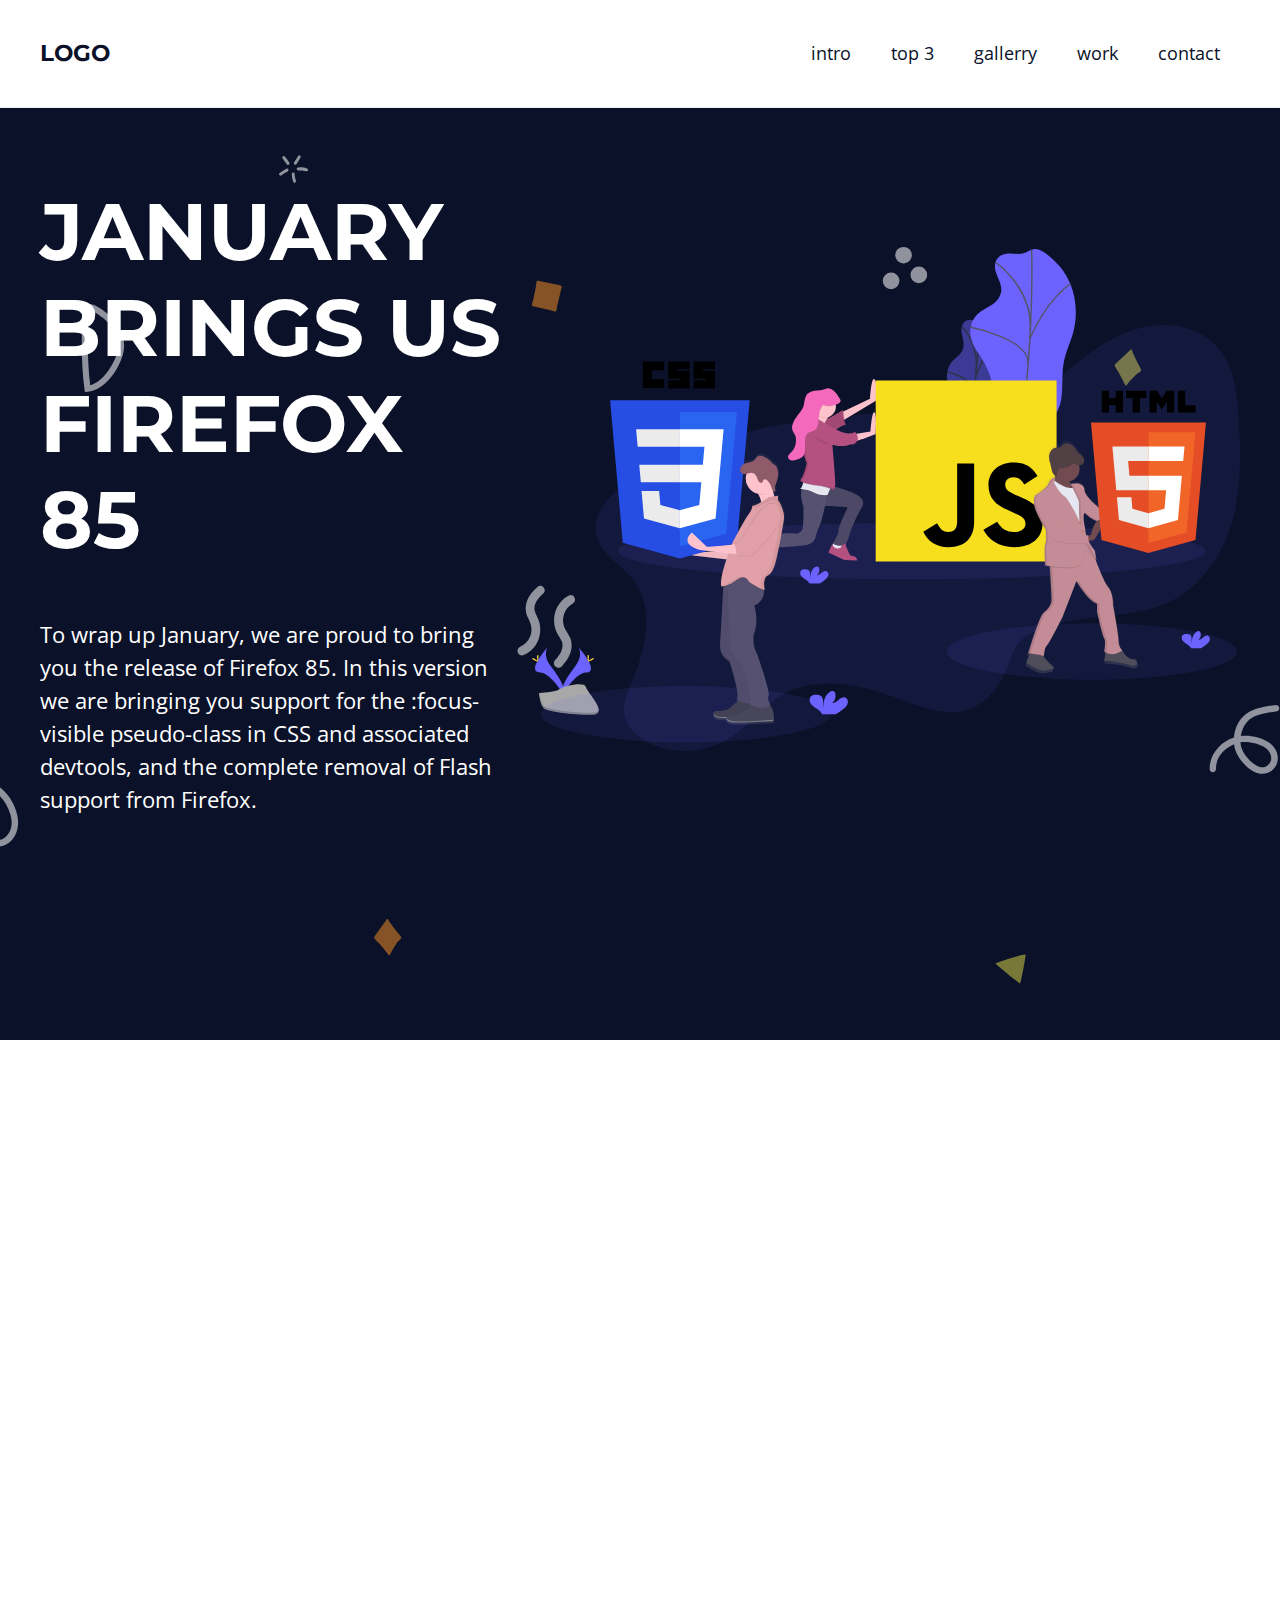
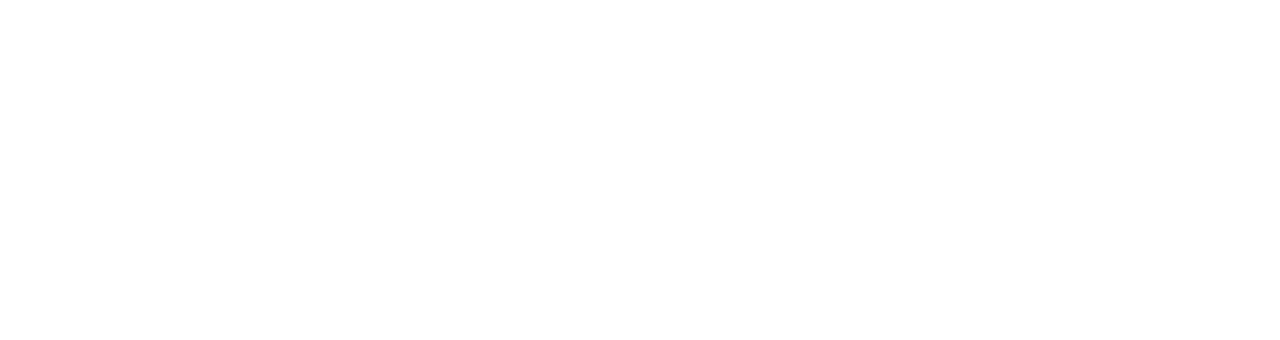
==== Curso-Udemy/Simple Landing Page/index.html @ 28dfc3e6 "Continuando os estudos de Html, CSS e JS" ====
<!DOCTYPE html>
<html lang="pt-BR">

<head>
    <meta charset="UTF-8">
    <meta http-equiv="X-UA-Compatible" content="IE=edge">
    <meta name="viewport" content="width=device-width, initial-scale=1.0">
    <title>Landing Page</title>
    <style>
        @import url('https://fonts.googleapis.com/css2?family=Montserrat:wght@900&family=Open+Sans:ital,wght@0,400;0,700;1,400&display=swap');
    </style>
    <link rel="stylesheet" href="assets/css/variables.css">
    <link rel="stylesheet" href="assets/css/elements.css">
    <link rel="stylesheet" href="assets/css/classes.css">
    <link rel="stylesheet" href="assets/css/menu.css">
    <link rel="stylesheet" href="assets/css/style.css">
</head>


<aside class="menu white-bg">
    <div class="main-content menu-content">
        <h1>
            <a href="#">LOGO</a>
        </h1>

        <nav>
            <ul>
                <li><a href="#">intro</a></li>
                <li><a href="#">top 3</a></li>
                <li><a href="#">gallerry</a></li>
                <li><a href="#">work</a></li>
                <li><a href="#">contact</a></li>

            </ul>
        </nav>
    </div>
</aside>

<div class="menu-spacing"></div>

<section class="intro main-bg section">
    <div class="main-content intro-content">
        <div class="intro-text-content">
            <h2>JANUARY BRINGS US FIREFOX 85</h2>
            <p>To wrap up January, we are proud to bring you the release of Firefox 85. In this version we are bringing
                you
                support for the :focus-visible pseudo-class in CSS and associated devtools, and the complete removal of
                Flash
                support from Firefox.</p>
        </div>

        <div class="intro-img"><img src="./assets/img/js.svg" alt="Ícones Logos do HTML, JavaScript e CSS, sendo manipulados por homens e mulheres"></div>
    </div>
</section>

<section class="white-bg section"></section>

</body>



</html>
---- Curso-Udemy/Simple Landing Page/assets/css/variables.css ----
:root {
    --primary-color: #0A1128;
    --white-color: #ffffff;
    --light-gray-color: #eeeeee;
    --secondary-color: crimson;
    --gap: 2rem;
}
---- Curso-Udemy/Simple Landing Page/assets/css/elements.css ----
* {
    margin: 0;
    padding: 0;
}

html {
    font-size: 62.5%;
}

body {
    font-family: 'Open Sans', sans-serif;
    font-size: 2.2rem;
    color: var(--primary-color);
    background-image: url(../img/main-bg.svg);
    line-height: 1.5;
}

h1,
h2,
h3,
h4,
h5,
h6 {
    font-family: 'Montserrat', sans-serif;
}

h1 {
    font-size: 6rem;
}

h2 {
    font-size: 5.5rem;
}

h3 {
    font-size: 5rem;
}

h4 {
    font-size: 4.5rem;
}

h5 {
    font-size: 4rem;
}

h6 {
    font-size: 3.5rem;
}

a {
    text-decoration: none;
}
---- Curso-Udemy/Simple Landing Page/assets/css/classes.css ----
.main-bg {
    background-image: url('../img/main-bg.svg');
    background-size: cover;
    background-position: center center;
    color: var(--white-color);
}

.white-bg {

    background: var(--white-color);
}

.main-content {
    max-width: 120rem;
    margin: 0 auto;
    padding: var(--gap);
}

.section {
    min-height: 100vh;
}

.menu-spacing{
    height: 10rem;
}
---- Curso-Udemy/Simple Landing Page/assets/css/menu.css ----
.menu {
    position: fixed;
    top: 0;
    left: 0;
    right: 0;
    width: 100%;
    z-index: 1;
    border-bottom: 0.1rem solid var(--light-gray-color);
}

.menu-content {
    display: flex;
    justify-content: space-between;
    align-items: center;
}

.menu h1 {
    font-size: 2.3rem;
    color: var(--primary-color);
}

.menu h1 a {
    color: inherit
}

.menu ul {
    list-style: none;
    display: flex;
}

.menu ul li a {
    display: block;
    padding: 2rem;
    font-size: 1.8rem;
    color: var(--primary-color);
    position: relative;
}

.menu ul li a::after {
    content: '';
    position: absolute;
    bottom: 1rem;
    left: 50%;
    width: 0;
    height: 0.2rem;
    background: var(--secondary-color);
    transition: all 300ms ease-in-out;
}

.menu ul li a:hover:after {
    width: 50%;
    left: 25%;
}
---- Curso-Udemy/Simple Landing Page/assets/css/style.css ----
.intro-content{
    position: relative;
    top: -7rem;
    display: grid;
    grid-template-columns: 1fr 1.5fr;
    gap: var(--gap);
    height: 100vh;
}

.intro-text-content, .intro-img{
    display: flex;
    flex-flow: column wrap;
    justify-content: center;
}

.intro-text-content h2{
    font-size: 8rem;
    margin-bottom: 5rem;
    text-transform: uppercase ;
    line-height: 1.2;
}

.intro-img img{
    max-width: 100%;
    height: auto;
}
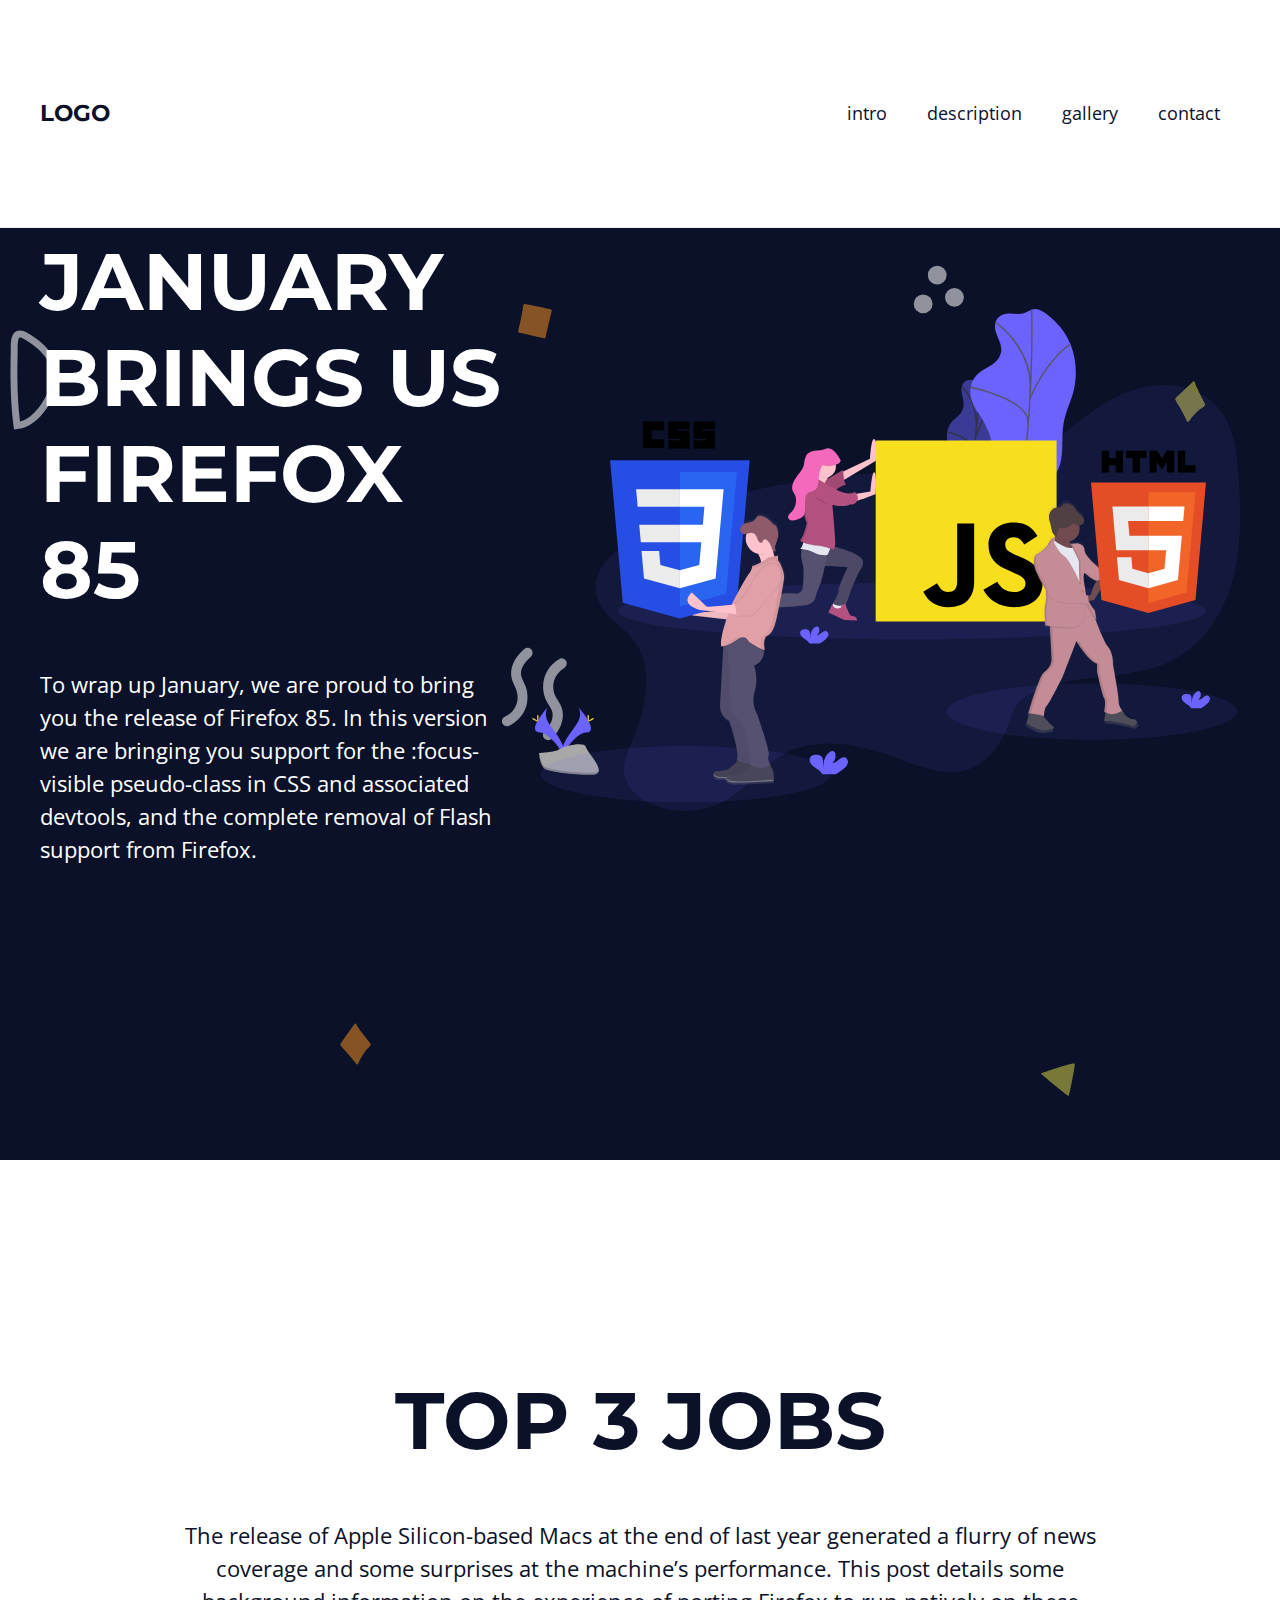
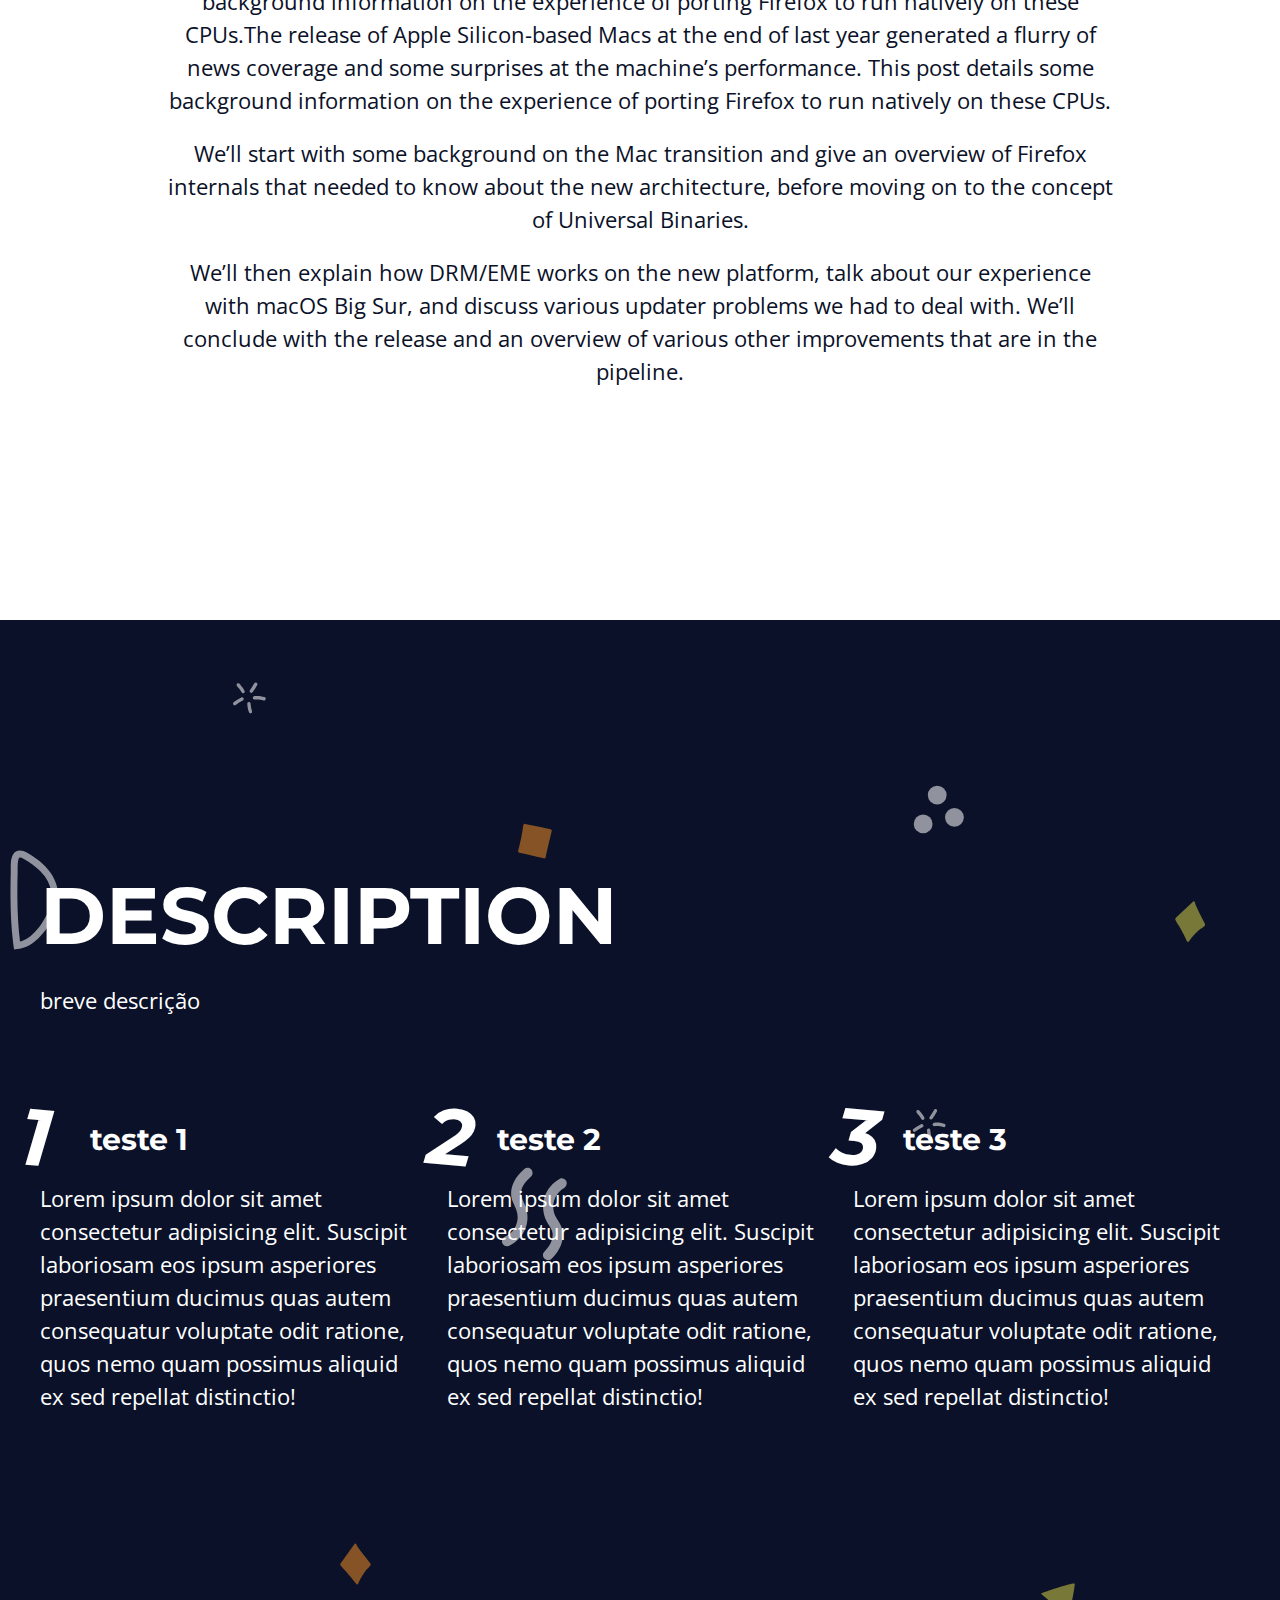
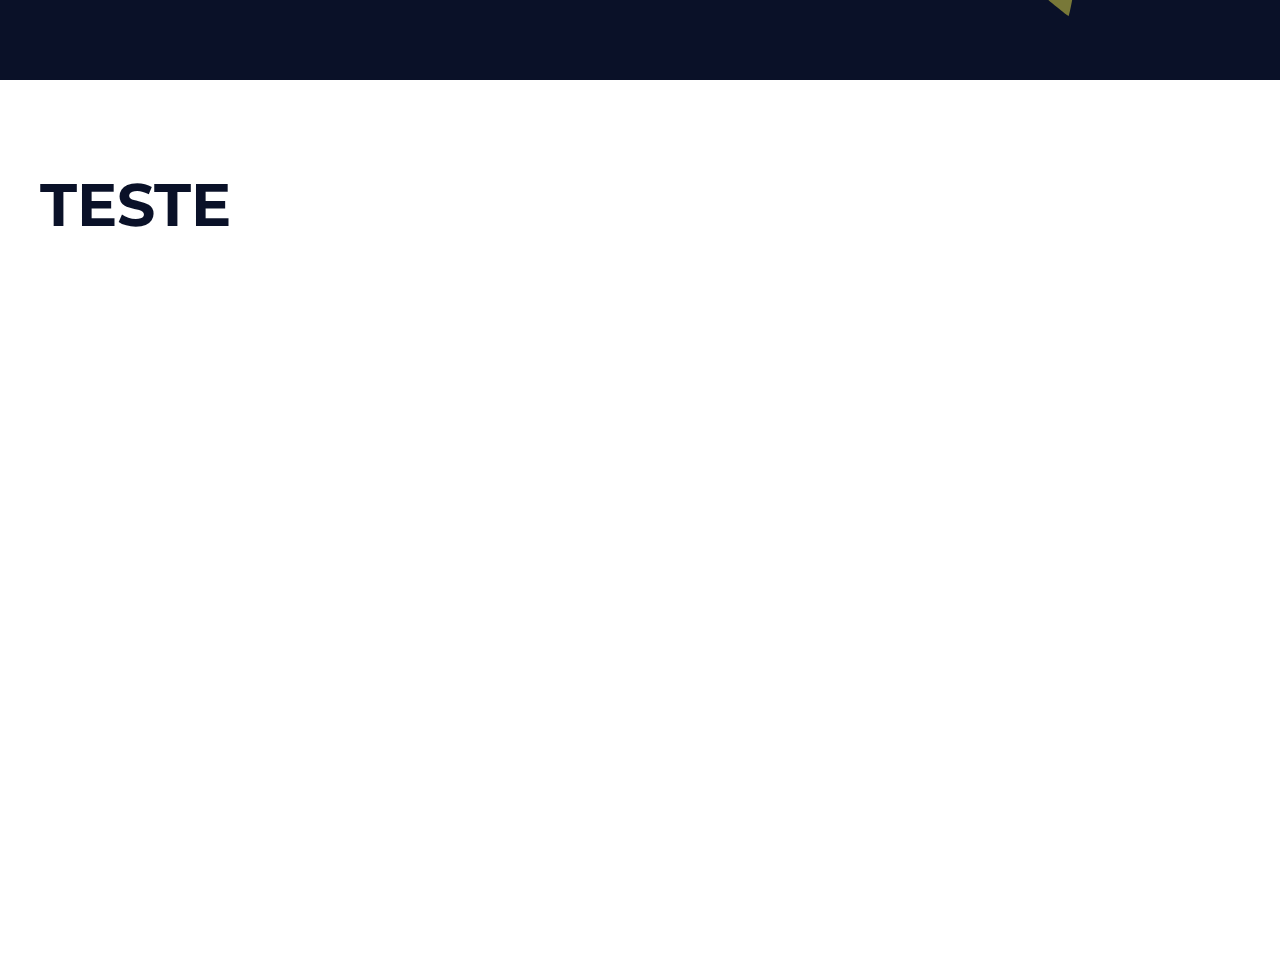
==== commit 53d7a24d: "Continuando a construção da Landing Page" ====
--- a/Curso-Udemy/Simple Landing Page/index.html
+++ b/Curso-Udemy/Simple Landing Page/index.html
@@ -20,15 +20,14 @@
 <aside class="menu white-bg">
     <div class="main-content menu-content">
         <h1>
-            <a href="#">LOGO</a>
+            <a href="#home">LOGO</a>
         </h1>
 
         <nav>
             <ul>
-                <li><a href="#">intro</a></li>
-                <li><a href="#">top 3</a></li>
-                <li><a href="#">gallerry</a></li>
-                <li><a href="#">work</a></li>
+                <li><a href="#intro">intro</a></li>
+                <li><a href="#description-top3">description</a></li>
+                <li><a href="#gallery">gallery</a></li>
                 <li><a href="#">contact</a></li>
 
             </ul>
@@ -38,7 +37,7 @@
 
 <div class="menu-spacing"></div>
 
-<section class="intro main-bg section">
+<section id="home" class="intro main-bg section">
     <div class="main-content intro-content">
         <div class="intro-text-content">
             <h2>JANUARY BRINGS US FIREFOX 85</h2>
@@ -49,11 +48,80 @@
                 support from Firefox.</p>
         </div>
 
-        <div class="intro-img"><img src="./assets/img/js.svg" alt="Ícones Logos do HTML, JavaScript e CSS, sendo manipulados por homens e mulheres"></div>
+        <div class="intro-img"><img src="./assets/img/js.svg"
+                alt="Ícones Logos do HTML, JavaScript e CSS, sendo manipulados por homens e mulheres"></div>
     </div>
 </section>
 
-<section class="white-bg section"></section>
+<section id="intro" class="white-bg section">
+    <div class="main-content top3-content">
+        <h2>top 3 jobs</h2>
+        <p>The release of Apple Silicon-based Macs at the end of last year generated a flurry of news coverage and some
+            surprises at the machine’s performance. This post details some background information on the experience of
+            porting
+            Firefox to run natively on these CPUs.The release of Apple Silicon-based Macs at the end of last year
+            generated
+            a
+            flurry of news coverage and some surprises at the machine’s performance. This post details some background
+            information on the experience of porting Firefox to run natively on these CPUs.</p>
+        <p>We’ll start with some background on the Mac transition and give an overview of Firefox internals that needed
+            to
+            know
+            about the new architecture, before moving on to the concept of Universal Binaries.</p>
+        <p>We’ll then explain how DRM/EME works on the new platform, talk about our experience with macOS Big Sur, and
+            discuss
+            various updater problems we had to deal with. We’ll conclude with the release and an overview of various
+            other
+            improvements that are in the pipeline.</p>
+    </div>
+</section>
+
+<section id="description-top3" class="grid-one main-bg section">
+
+    <div class="main-content grid-one-content">
+
+        <h2 class="grid-main-heading">description</h2>
+
+        <p class="grid-description">breve descrição</p>
+
+        <div class="grid">
+            <article>
+                <h3>teste 1</h3>
+                <p>
+                    Lorem ipsum dolor sit amet consectetur adipisicing elit. Suscipit laboriosam eos ipsum asperiores
+                    praesentium ducimus quas autem consequatur voluptate odit ratione, quos nemo quam possimus aliquid
+                    ex sed repellat distinctio!
+                </p>
+            </article>
+            <article>
+                <h3>teste 2</h3>
+                <p>
+                    Lorem ipsum dolor sit amet consectetur adipisicing elit. Suscipit laboriosam eos ipsum asperiores
+                    praesentium ducimus quas autem consequatur voluptate odit ratione, quos nemo quam possimus aliquid
+                    ex sed repellat distinctio!
+                </p>
+            </article>
+            <article>
+                <h3>teste 3</h3>
+                <p>
+                    Lorem ipsum dolor sit amet consectetur adipisicing elit. Suscipit laboriosam eos ipsum asperiores
+                    praesentium ducimus quas autem consequatur voluptate odit ratione, quos nemo quam possimus aliquid
+                    ex sed repellat distinctio!
+                </p>
+            </article>
+        </div>
+
+
+    </div>
+
+</section>
+
+<section id="gallery" class="section white-bg">
+    <div class="main-content">
+        <h1>teste</h1>
+    </div>
+</section>
+
 
 </body>
 
--- a/Curso-Udemy/Simple Landing Page/assets/css/elements.css
+++ b/Curso-Udemy/Simple Landing Page/assets/css/elements.css
@@ -5,6 +5,7 @@
 
 html {
     font-size: 62.5%;
+    scroll-behavior: smooth;
 }
 
 body {
@@ -26,10 +27,14 @@
 
 h1 {
     font-size: 6rem;
+    text-transform: uppercase;
 }
 
-h2 {
-    font-size: 5.5rem;
+h2{
+    font-size: 8rem;
+    margin-bottom: 5rem;
+    text-transform: uppercase ;
+    line-height: 1.2;
 }
 
 h3 {
@@ -50,4 +55,8 @@
 
 a {
     text-decoration: none;
+}
+
+p{
+    margin-bottom: 2rem;
 }--- a/Curso-Udemy/Simple Landing Page/assets/css/classes.css
+++ b/Curso-Udemy/Simple Landing Page/assets/css/classes.css
@@ -6,14 +6,14 @@
 }
 
 .white-bg {
-
+    color: var(--primary-color);
     background: var(--white-color);
 }
 
 .main-content {
     max-width: 120rem;
     margin: 0 auto;
-    padding: var(--gap);
+    padding: 8rem var(--gap);
 }
 
 .section {
--- a/Curso-Udemy/Simple Landing Page/assets/css/style.css
+++ b/Curso-Udemy/Simple Landing Page/assets/css/style.css
@@ -4,7 +4,7 @@
     display: grid;
     grid-template-columns: 1fr 1.5fr;
     gap: var(--gap);
-    height: 100vh;
+    min-height: 100vh;
 }
 
 .intro-text-content, .intro-img{
@@ -13,14 +13,57 @@
     justify-content: center;
 }
 
-.intro-text-content h2{
-    font-size: 8rem;
-    margin-bottom: 5rem;
-    text-transform: uppercase ;
-    line-height: 1.2;
-}
-
 .intro-img img{
     max-width: 100%;
     height: auto;
+}
+
+.top3-content{
+    max-width: 95rem;
+    display: flex;
+    flex-direction: column;
+    flex-wrap: nowrap;
+    justify-content: center;
+    height: 100vh;
+    text-align: center;
+}
+
+.grid-one-content{
+    min-height: 100vh;
+    display: flex;
+    flex-flow: column wrap;
+    justify-content: center;
+}
+
+.grid-main-heading {
+    margin-bottom: 2rem;
+}
+
+.grid-description{
+    padding-bottom: 8rem;
+}
+
+.grid {
+    display: grid;
+    grid-template-columns: repeat(3, 1fr);
+    gap: var(--gap);
+    counter-reset: grid-counter;
+}
+
+.grid h3{
+    font-size: 3rem;
+    position: relative;
+    padding-left: 5rem;
+    padding-bottom: 2rem;
+}
+
+.grid h3::before{
+    counter-increment: grid-counter;
+    content: counter(grid-counter);
+    position: absolute;
+    font-size: 8rem;
+    font-style: italic;
+    top: -4rem;
+    left: -2rem;
+    transform: rotate(5deg);
 }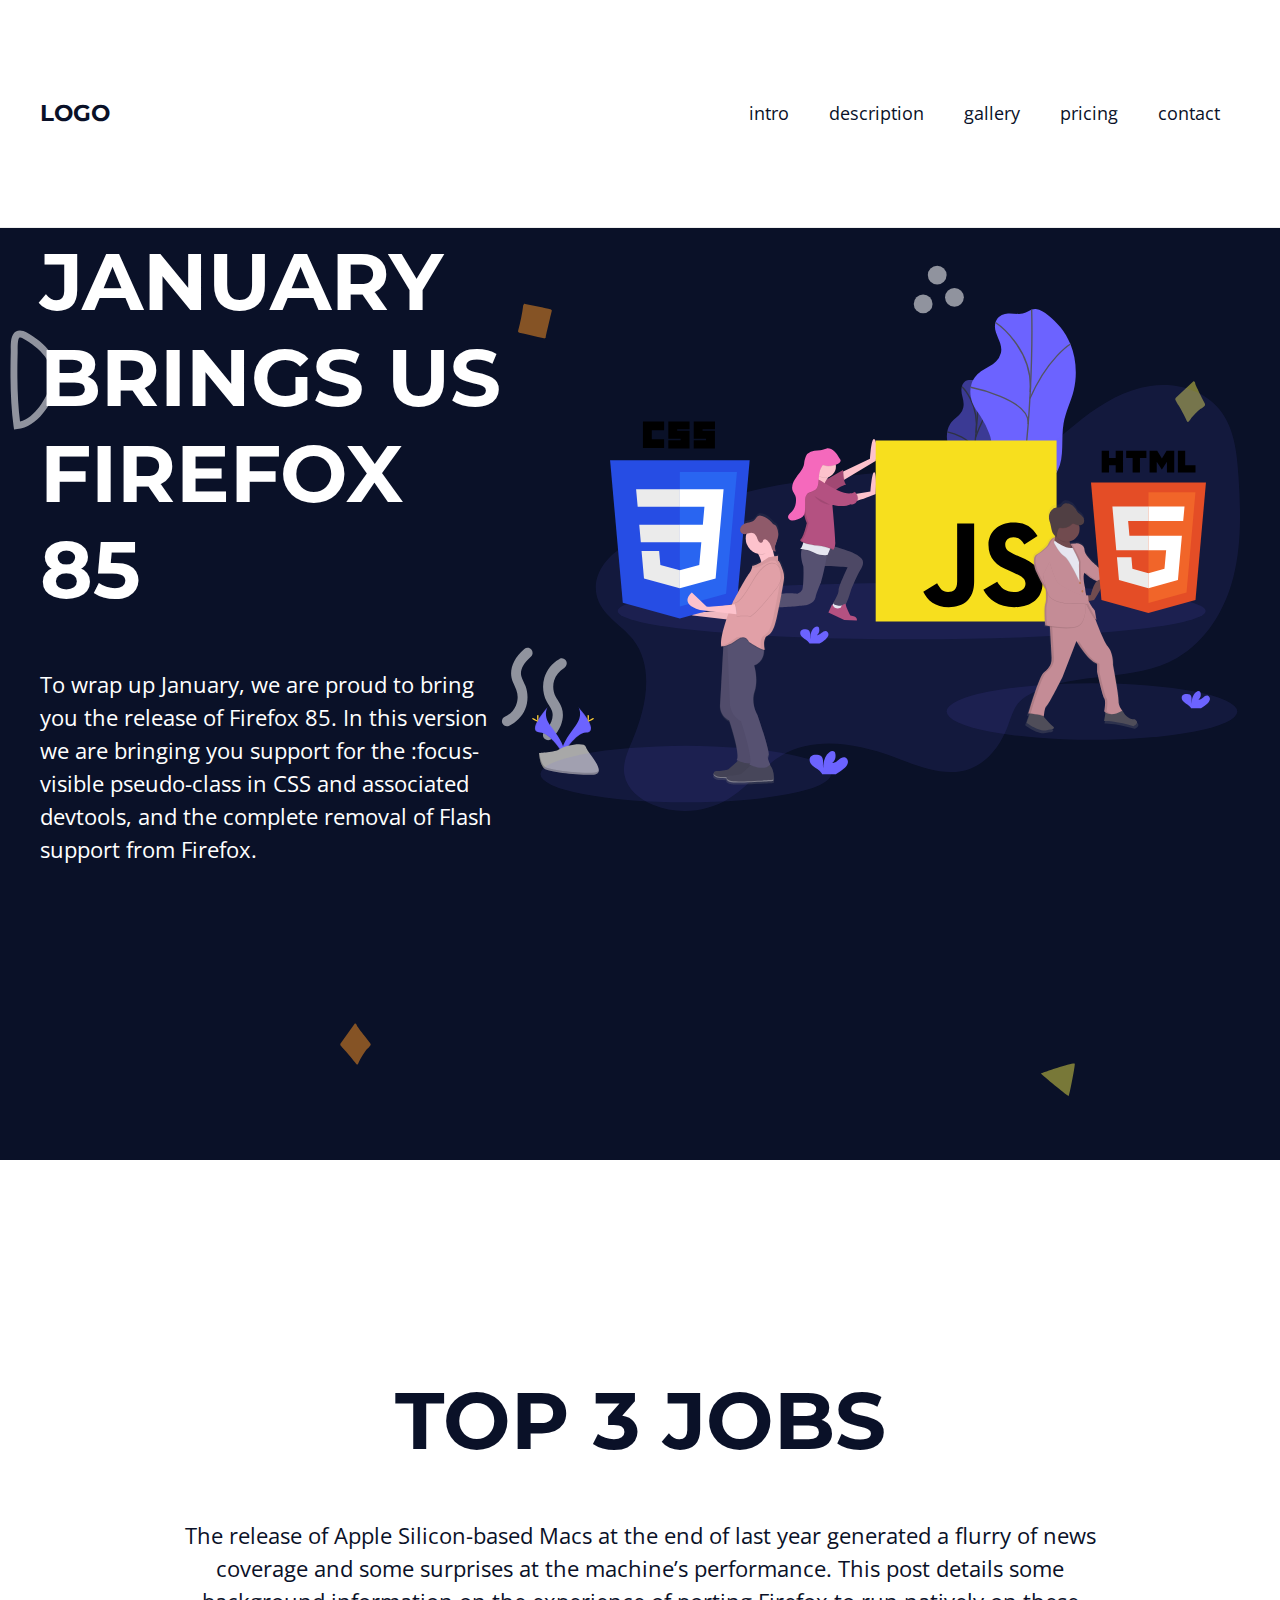
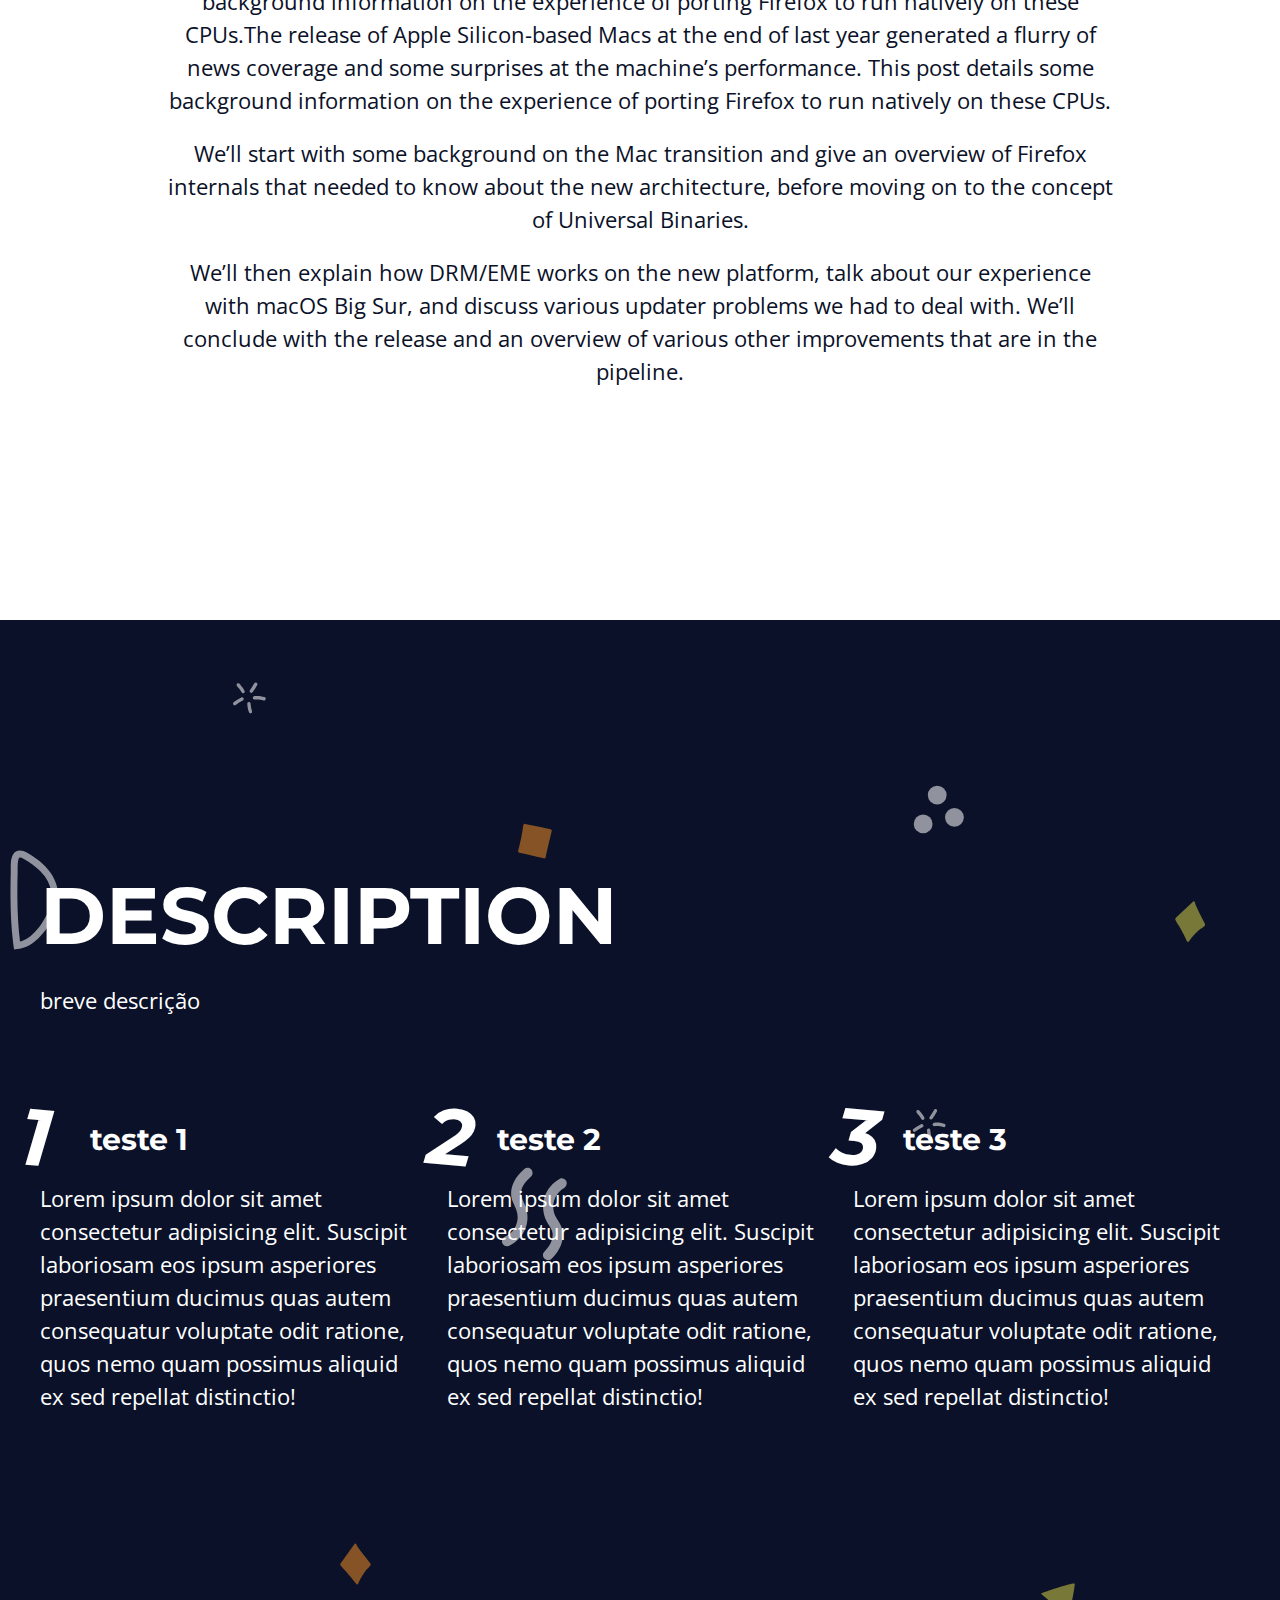
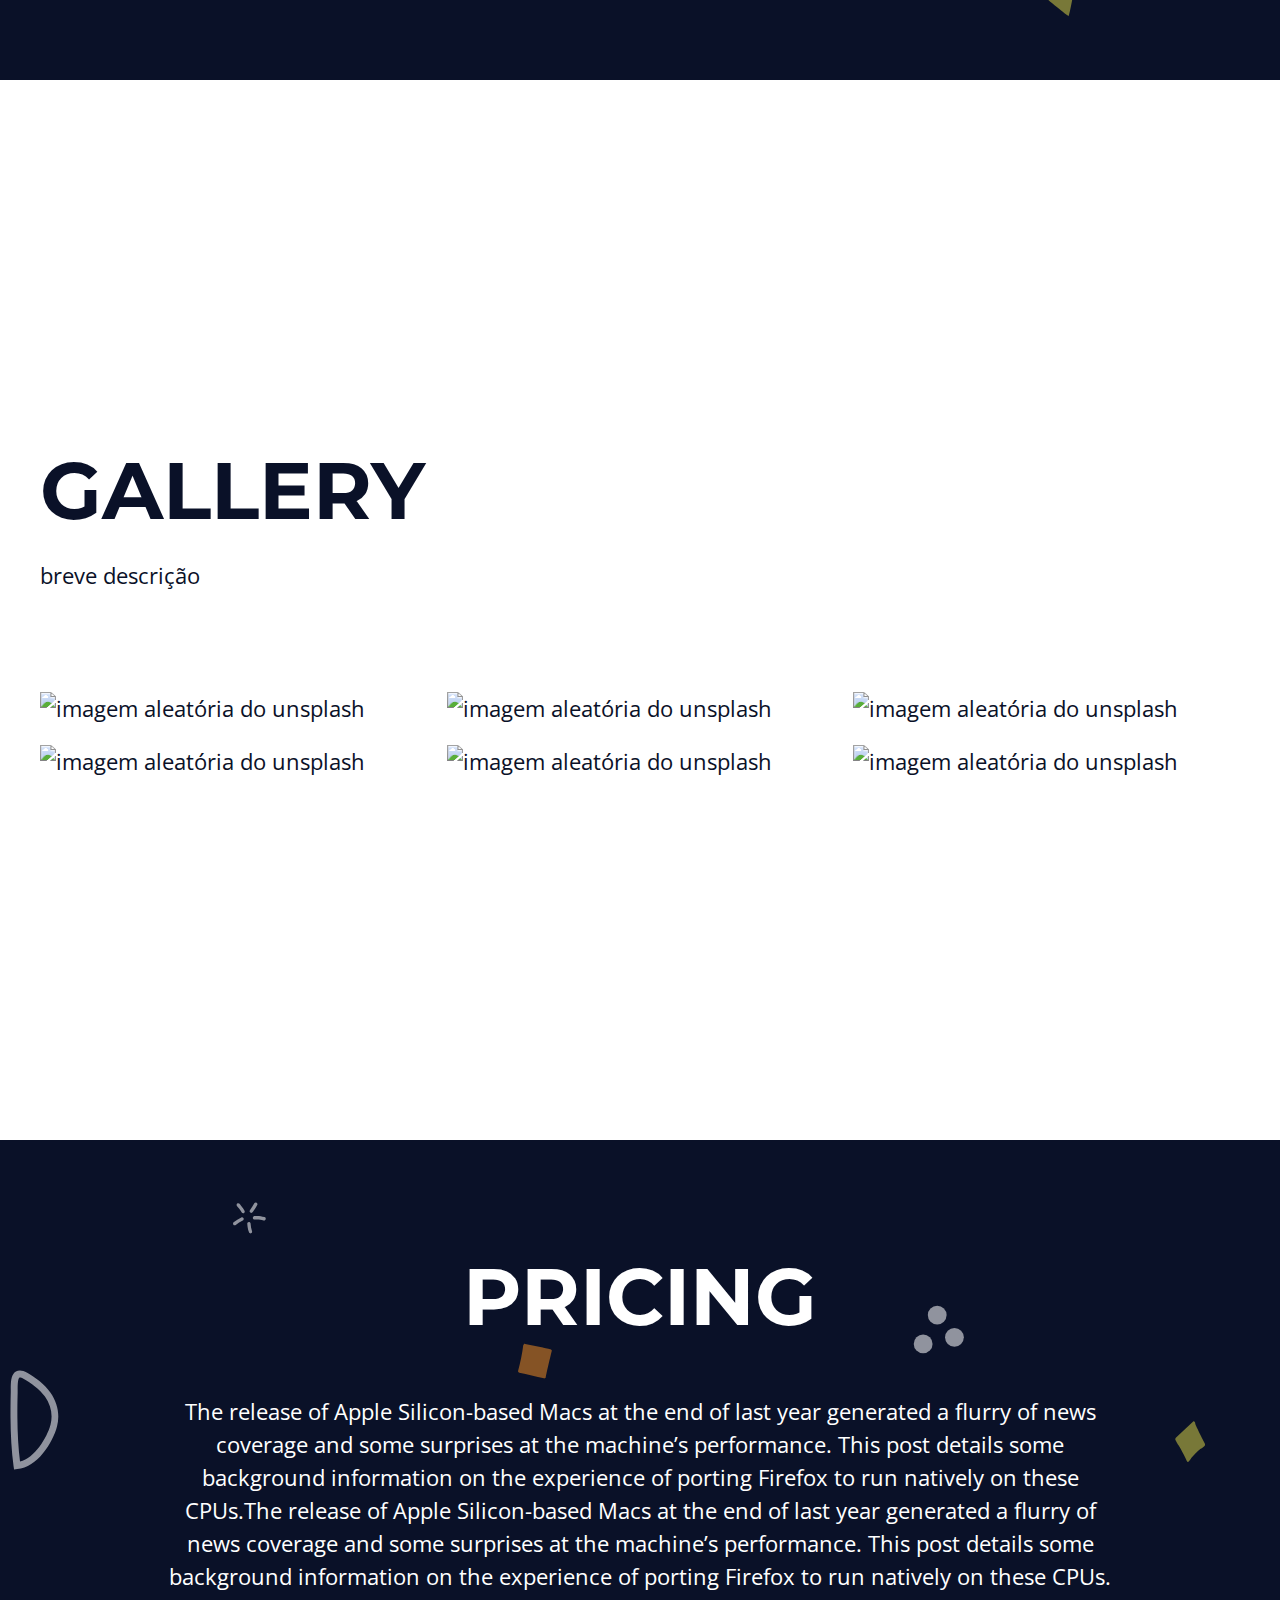
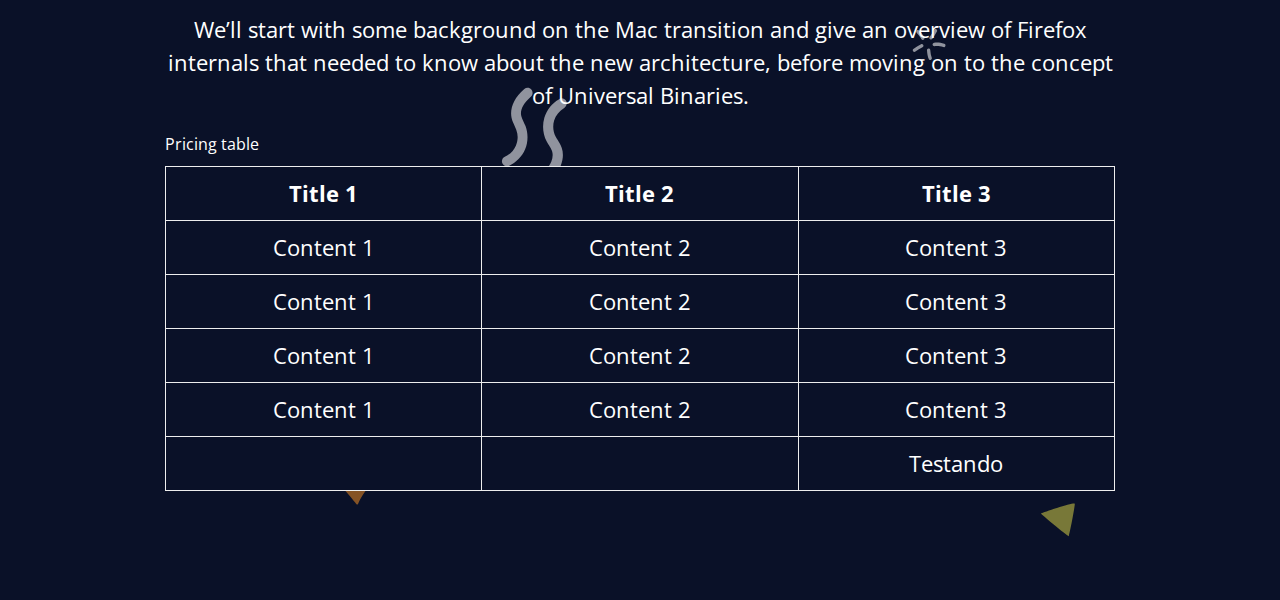
==== commit 3bf6e5c7: "Continuando o processo de aperfeiçoamento do site" ====
--- a/Curso-Udemy/Simple Landing Page/index.html
+++ b/Curso-Udemy/Simple Landing Page/index.html
@@ -28,6 +28,7 @@
                 <li><a href="#intro">intro</a></li>
                 <li><a href="#description-top3">description</a></li>
                 <li><a href="#gallery">gallery</a></li>
+                <li><a href="#pricing">pricing</a></li>
                 <li><a href="#">contact</a></li>
 
             </ul>
@@ -116,12 +117,106 @@
 
 </section>
 
-<section id="gallery" class="section white-bg">
-    <div class="main-content">
-        <h1>teste</h1>
-    </div>
-</section>
-
+<section id="gallery" class="grid-one white-bg section">
+
+    <div class="main-content grid-one-content">
+
+        <h2 class="grid-main-heading">gallery</h2>
+
+        <p class="grid-description">breve descrição</p>
+
+        <div class="grid">
+            <div class="gallery-img">
+                <img src="https://images.unsplash.com/photo-1670939474909-6b55ce99648f?crop=entropy&cs=tinysrgb&fit=crop&fm=jpg&h=360&ixid=MnwxfDB8MXxyYW5kb218MHx8fHx8fHx8MTY3MTYyNjE2Ng&ixlib=rb-4.0.3&q=80&w=360"
+                    alt="imagem aleatória do unsplash">
+            </div>
+            <div class="gallery-img">
+                <img src="http://source.unsplash.com/random/360x360?r=1" alt="imagem aleatória do unsplash">
+            </div>
+            <div class="gallery-img">
+                <img src="https://images.unsplash.com/photo-1669279594631-401ecc3883d5?crop=entropy&cs=tinysrgb&fit=crop&fm=jpg&h=360&ixid=MnwxfDB8MXxyYW5kb218MHx8fHx8fHx8MTY3MTYyNjcyMg&ixlib=rb-4.0.3&q=80&w=360"
+                    alt="imagem aleatória do unsplash">
+            </div>
+            <div class="gallery-img">
+                <img src="http://source.unsplash.com/random/360x360?r=4" alt="imagem aleatória do unsplash">
+            </div>
+            <div class="gallery-img">
+                <img src="https://images.unsplash.com/photo-1669111957777-9cdf871e7be5?crop=entropy&cs=tinysrgb&fit=crop&fm=jpg&h=360&ixid=MnwxfDB8MXxyYW5kb218MHx8fHx8fHx8MTY3MTYyNzExMA&ixlib=rb-4.0.3&q=80&w=360"
+                    alt="imagem aleatória do unsplash">
+            </div>
+            <div class="gallery-img">
+                <img src="http://source.unsplash.com/random/360x360?r=9" alt="imagem aleatória do unsplash">
+            </div>
+        </div>
+
+
+    </div>
+
+</section>
+
+<section id="pricing" class="main-bg section">
+    <div class="main-content top3-content">
+        <h2>pricing</h2>
+        <p>The release of Apple Silicon-based Macs at the end of last year generated a flurry of news coverage and some
+            surprises at the machine’s performance. This post details some background information on the experience of
+            porting
+            Firefox to run natively on these CPUs.The release of Apple Silicon-based Macs at the end of last year
+            generated
+            a
+            flurry of news coverage and some surprises at the machine’s performance. This post details some background
+            information on the experience of porting Firefox to run natively on these CPUs.</p>
+        <p>We’ll start with some background on the Mac transition and give an overview of Firefox internals that needed
+            to
+            know
+            about the new architecture, before moving on to the concept of Universal Binaries.</p>
+        <div class="responsive-table">
+            <table>
+                <caption>
+                    Pricing table
+                </caption>
+
+                <thead>
+                    <tr>
+                        <th>Title 1</th>
+                        <th>Title 2</th>
+                        <th>Title 3</th>
+                    </tr>
+                </thead>
+
+                <tbody>
+                    <tr>
+                        <td>Content 1</td>
+                        <td>Content 2</td>
+                        <td>Content 3</td>
+                    </tr>
+                    <tr>
+                        <td>Content 1</td>
+                        <td>Content 2</td>
+                        <td>Content 3</td>
+                    </tr>
+                    <tr>
+                        <td>Content 1</td>
+                        <td>Content 2</td>
+                        <td>Content 3</td>
+                    </tr>
+                    <tr>
+                        <td>Content 1</td>
+                        <td>Content 2</td>
+                        <td>Content 3</td>
+                    </tr>
+                </tbody>
+
+                <tfoot>
+                    <tr>
+                        <td></td>
+                        <td></td>
+                        <td>Testando</td>
+                    </tr>
+                </tfoot>
+            </table>
+        </div>
+    </div>
+</section>
 
 </body>
 
--- a/Curso-Udemy/Simple Landing Page/assets/css/elements.css
+++ b/Curso-Udemy/Simple Landing Page/assets/css/elements.css
@@ -59,4 +59,33 @@
 
 p{
     margin-bottom: 2rem;
-}+}
+
+.responsive-table{
+    overflow: hidden;
+    overflow-x: auto;
+}
+
+table{
+    min-width: 36rem;
+    width: 100%;
+    border-collapse: collapse;
+}
+
+table caption{
+    font-size: italic;
+    font-size: 1.6rem;
+    text-align: left;
+    margin-bottom: 1rem;
+}
+
+table td, table th{
+    white-space: nowrap;
+    padding: 1rem;
+    text-align: center;
+    border: 0.1rem solid var(--light-gray-color);
+}
+
+table td, table th{
+    background-color: var(--primary-color);
+}
--- a/Curso-Udemy/Simple Landing Page/assets/css/style.css
+++ b/Curso-Udemy/Simple Landing Page/assets/css/style.css
@@ -66,4 +66,19 @@
     top: -4rem;
     left: -2rem;
     transform: rotate(5deg);
+}
+
+.gallery-img{
+    width: 100%;
+    max-width: 36rem;
+    max-height: 36rem;
+    overflow: hidden;
+}
+
+.gallery-img img{
+    transition: all 300ms ease-in-out;
+}
+
+.gallery-img img:hover{
+    transform: translate(-3%, 3%) scale(1.2) rotate(4deg);
 }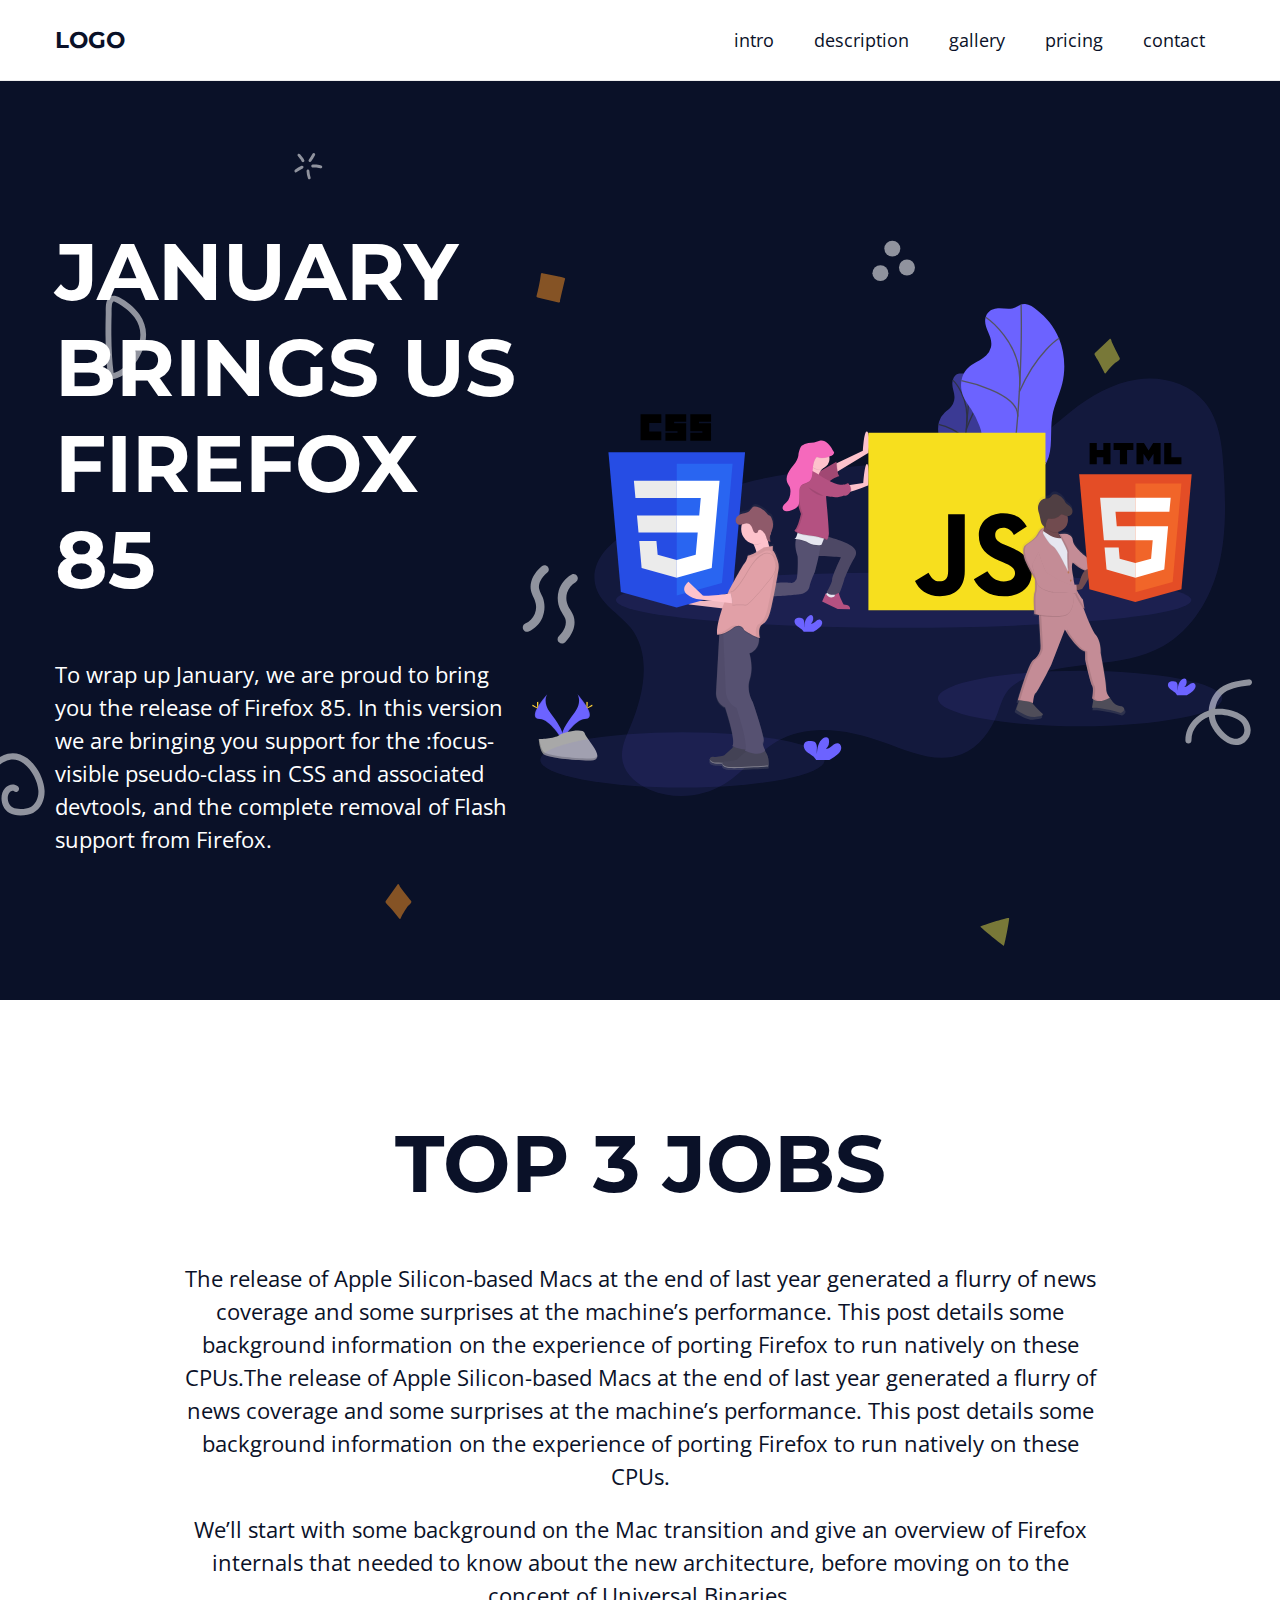
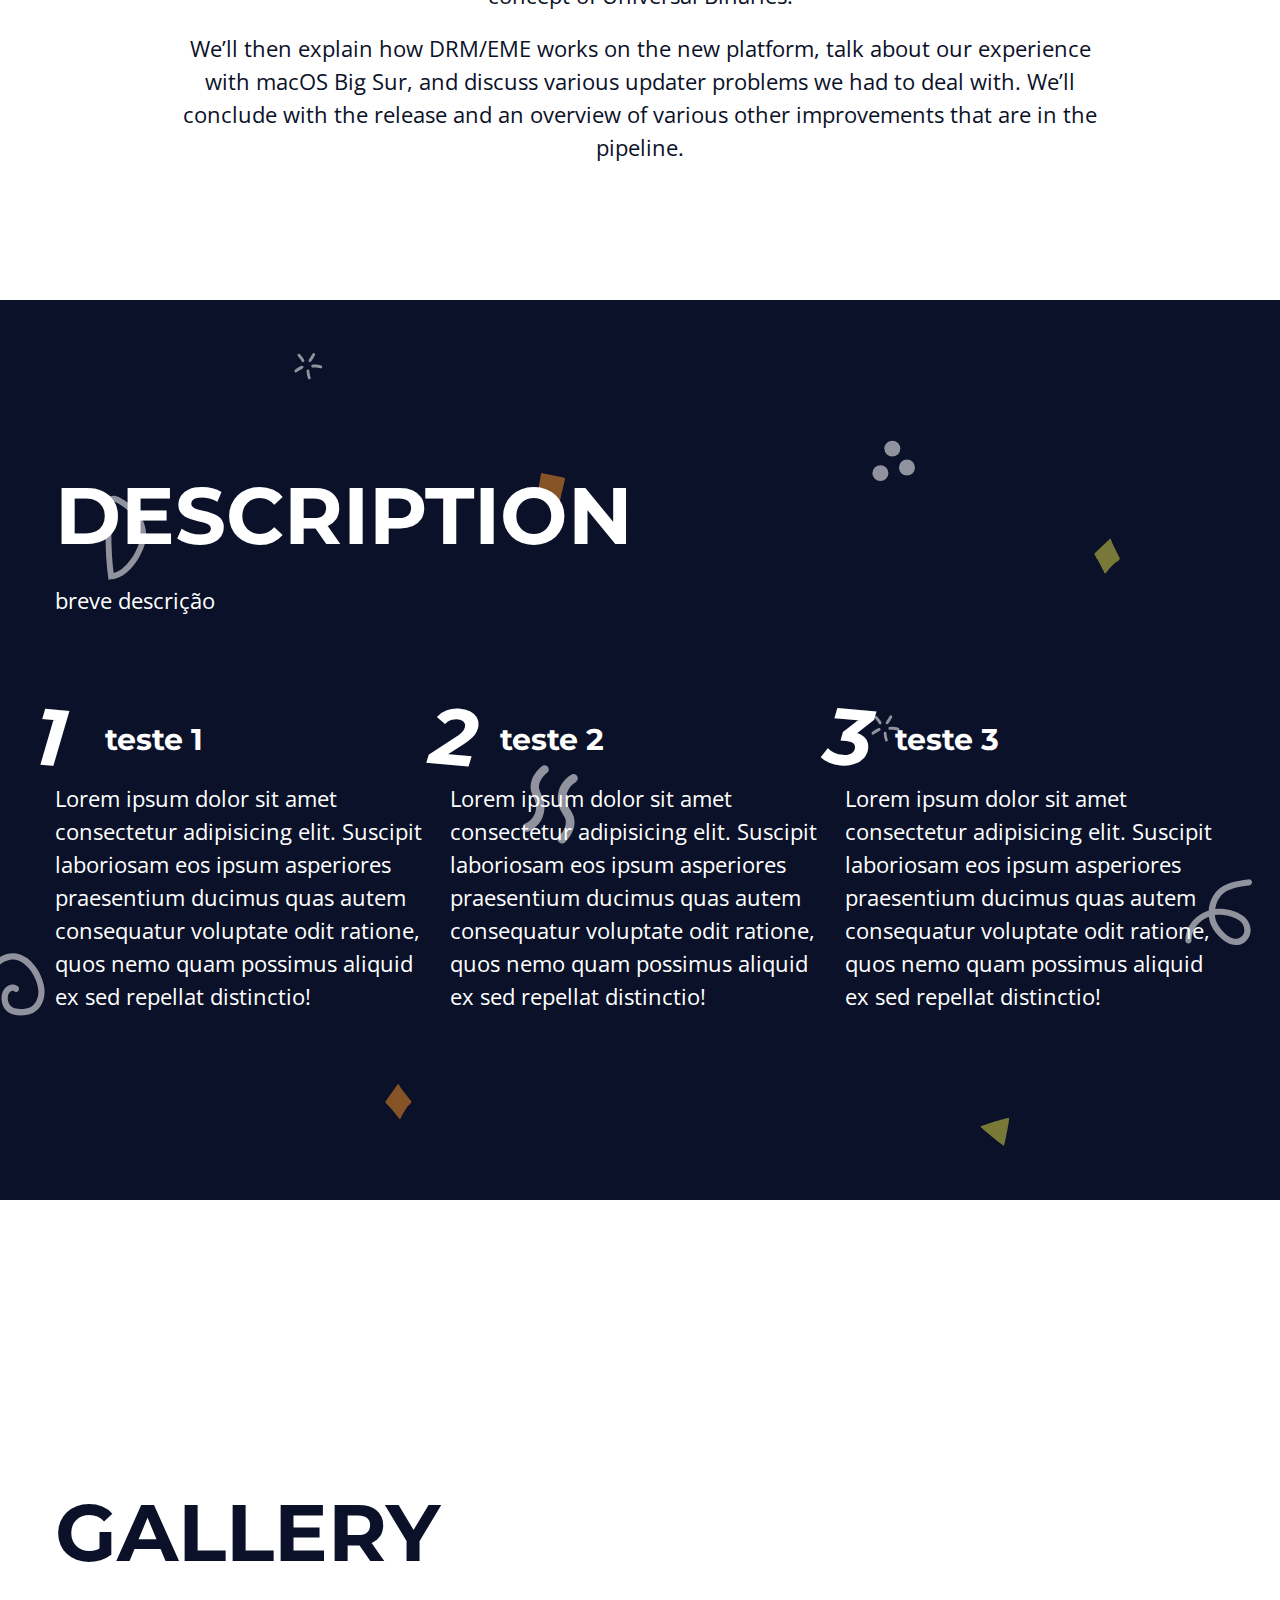
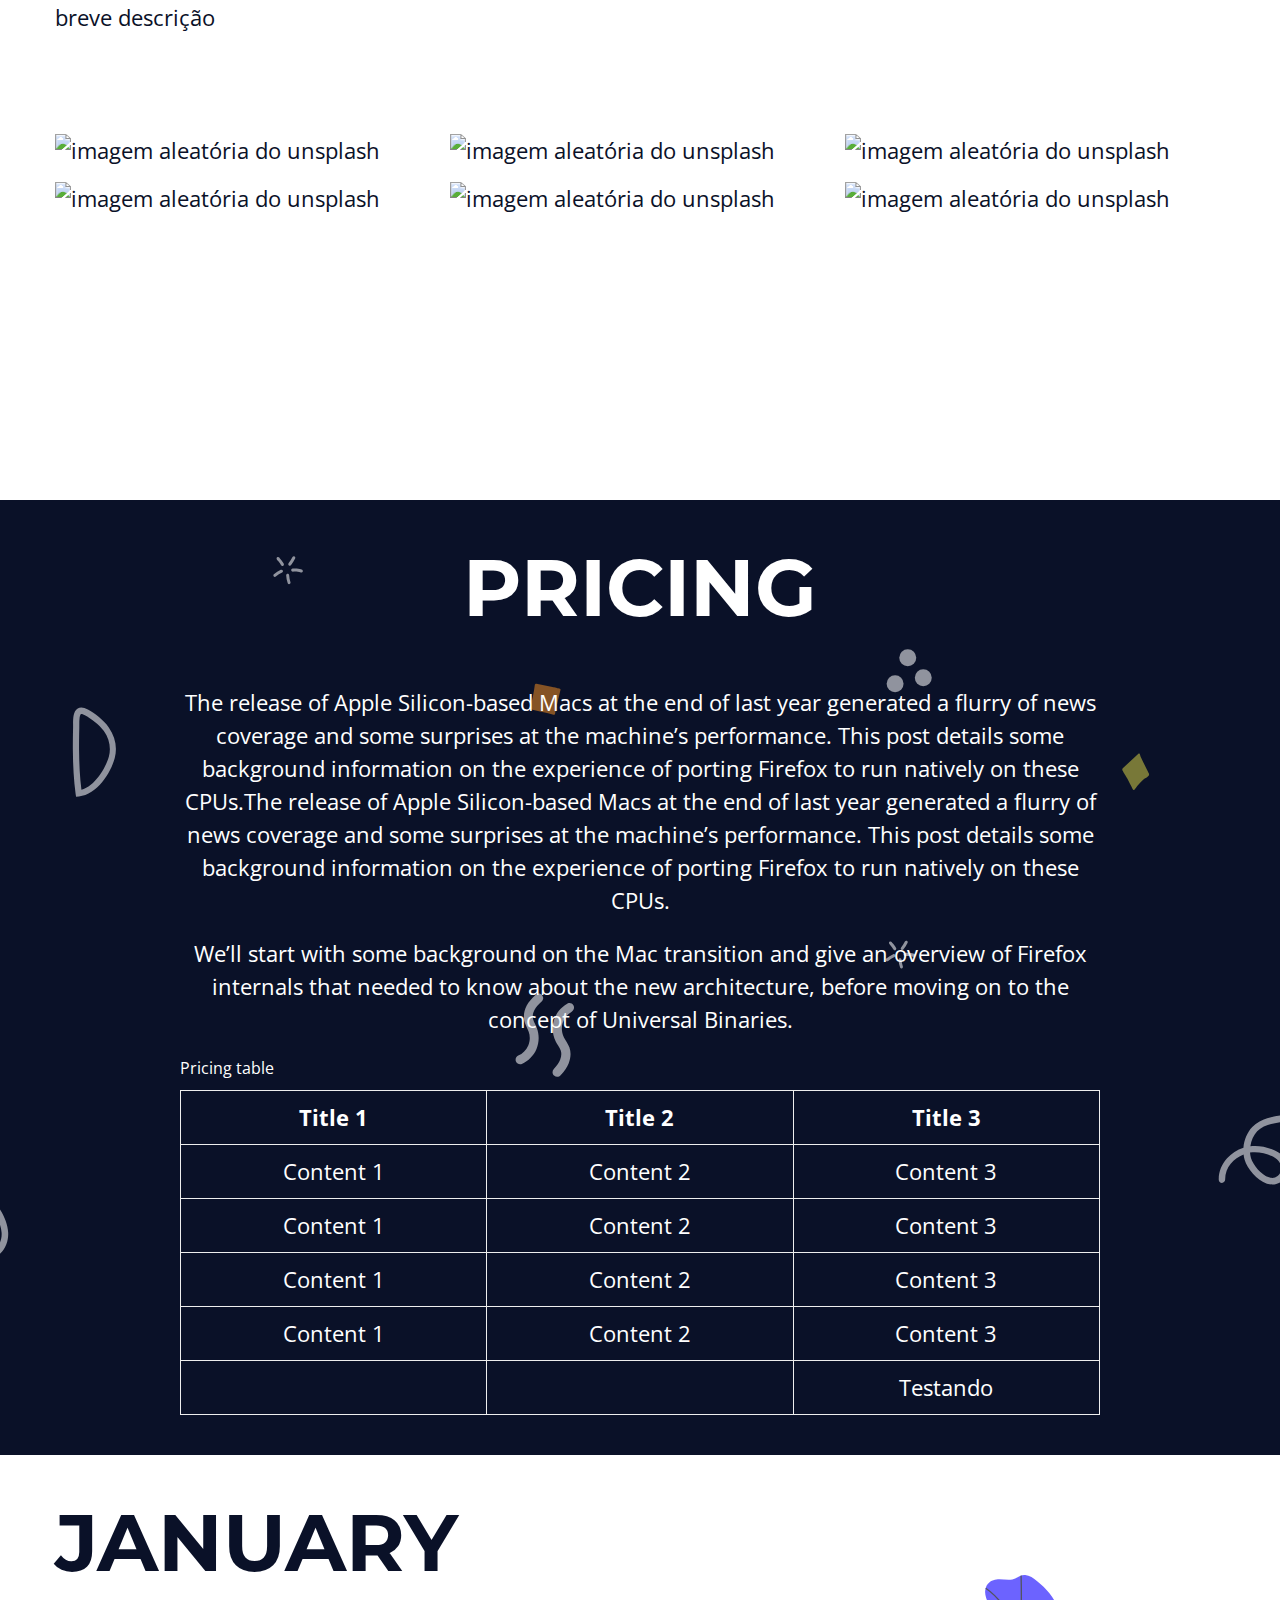
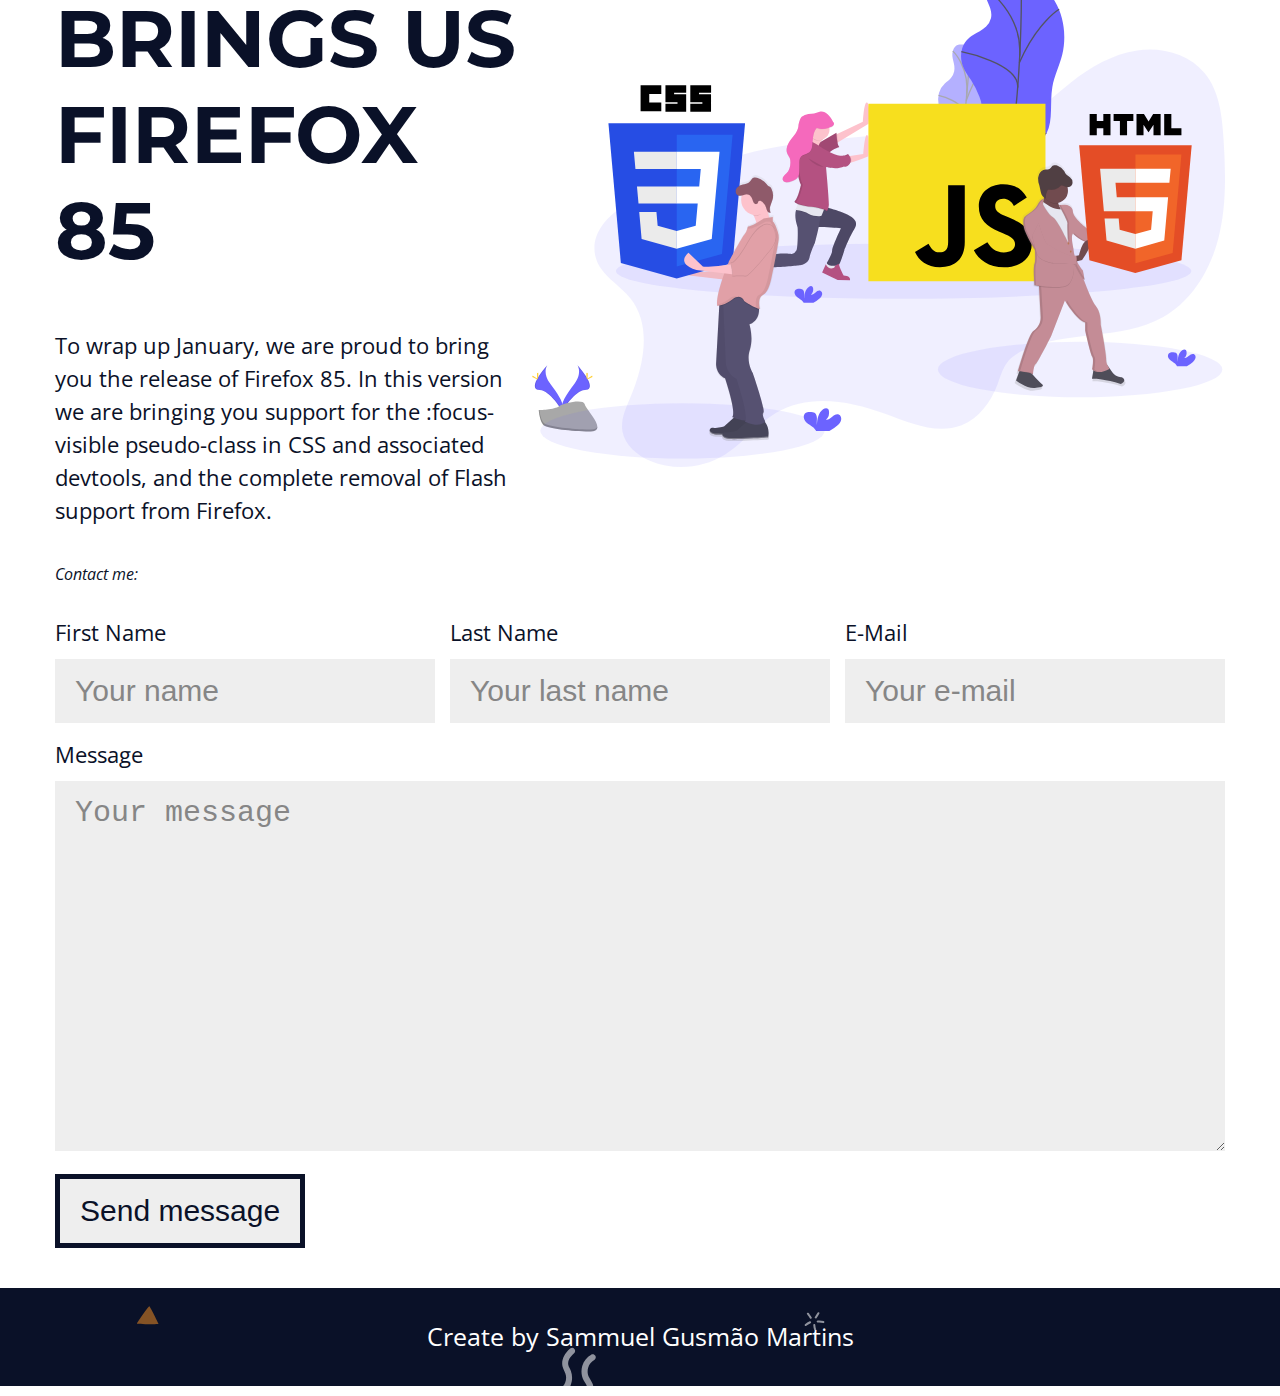
==== commit 54271921: "Landing Page - Modelo final" ====
--- a/Curso-Udemy/Simple Landing Page/index.html
+++ b/Curso-Udemy/Simple Landing Page/index.html
@@ -17,209 +17,289 @@
 </head>
 
 
-<aside class="menu white-bg">
-    <div class="main-content menu-content">
-        <h1>
-            <a href="#home">LOGO</a>
-        </h1>
-
-        <nav>
-            <ul>
-                <li><a href="#intro">intro</a></li>
-                <li><a href="#description-top3">description</a></li>
-                <li><a href="#gallery">gallery</a></li>
-                <li><a href="#pricing">pricing</a></li>
-                <li><a href="#">contact</a></li>
-
-            </ul>
-        </nav>
-    </div>
-</aside>
-
-<div class="menu-spacing"></div>
-
-<section id="home" class="intro main-bg section">
-    <div class="main-content intro-content">
-        <div class="intro-text-content">
-            <h2>JANUARY BRINGS US FIREFOX 85</h2>
-            <p>To wrap up January, we are proud to bring you the release of Firefox 85. In this version we are bringing
-                you
-                support for the :focus-visible pseudo-class in CSS and associated devtools, and the complete removal of
-                Flash
-                support from Firefox.</p>
-        </div>
-
-        <div class="intro-img"><img src="./assets/img/js.svg"
-                alt="Ícones Logos do HTML, JavaScript e CSS, sendo manipulados por homens e mulheres"></div>
-    </div>
-</section>
-
-<section id="intro" class="white-bg section">
-    <div class="main-content top3-content">
-        <h2>top 3 jobs</h2>
-        <p>The release of Apple Silicon-based Macs at the end of last year generated a flurry of news coverage and some
-            surprises at the machine’s performance. This post details some background information on the experience of
-            porting
-            Firefox to run natively on these CPUs.The release of Apple Silicon-based Macs at the end of last year
-            generated
-            a
-            flurry of news coverage and some surprises at the machine’s performance. This post details some background
-            information on the experience of porting Firefox to run natively on these CPUs.</p>
-        <p>We’ll start with some background on the Mac transition and give an overview of Firefox internals that needed
-            to
-            know
-            about the new architecture, before moving on to the concept of Universal Binaries.</p>
-        <p>We’ll then explain how DRM/EME works on the new platform, talk about our experience with macOS Big Sur, and
-            discuss
-            various updater problems we had to deal with. We’ll conclude with the release and an overview of various
-            other
-            improvements that are in the pipeline.</p>
-    </div>
-</section>
-
-<section id="description-top3" class="grid-one main-bg section">
-
-    <div class="main-content grid-one-content">
-
-        <h2 class="grid-main-heading">description</h2>
-
-        <p class="grid-description">breve descrição</p>
-
-        <div class="grid">
-            <article>
-                <h3>teste 1</h3>
-                <p>
-                    Lorem ipsum dolor sit amet consectetur adipisicing elit. Suscipit laboriosam eos ipsum asperiores
-                    praesentium ducimus quas autem consequatur voluptate odit ratione, quos nemo quam possimus aliquid
-                    ex sed repellat distinctio!
-                </p>
-            </article>
-            <article>
-                <h3>teste 2</h3>
-                <p>
-                    Lorem ipsum dolor sit amet consectetur adipisicing elit. Suscipit laboriosam eos ipsum asperiores
-                    praesentium ducimus quas autem consequatur voluptate odit ratione, quos nemo quam possimus aliquid
-                    ex sed repellat distinctio!
-                </p>
-            </article>
-            <article>
-                <h3>teste 3</h3>
-                <p>
-                    Lorem ipsum dolor sit amet consectetur adipisicing elit. Suscipit laboriosam eos ipsum asperiores
-                    praesentium ducimus quas autem consequatur voluptate odit ratione, quos nemo quam possimus aliquid
-                    ex sed repellat distinctio!
-                </p>
-            </article>
-        </div>
-
-
-    </div>
-
-</section>
-
-<section id="gallery" class="grid-one white-bg section">
-
-    <div class="main-content grid-one-content">
-
-        <h2 class="grid-main-heading">gallery</h2>
-
-        <p class="grid-description">breve descrição</p>
-
-        <div class="grid">
-            <div class="gallery-img">
-                <img src="https://images.unsplash.com/photo-1670939474909-6b55ce99648f?crop=entropy&cs=tinysrgb&fit=crop&fm=jpg&h=360&ixid=MnwxfDB8MXxyYW5kb218MHx8fHx8fHx8MTY3MTYyNjE2Ng&ixlib=rb-4.0.3&q=80&w=360"
-                    alt="imagem aleatória do unsplash">
-            </div>
-            <div class="gallery-img">
-                <img src="http://source.unsplash.com/random/360x360?r=1" alt="imagem aleatória do unsplash">
-            </div>
-            <div class="gallery-img">
-                <img src="https://images.unsplash.com/photo-1669279594631-401ecc3883d5?crop=entropy&cs=tinysrgb&fit=crop&fm=jpg&h=360&ixid=MnwxfDB8MXxyYW5kb218MHx8fHx8fHx8MTY3MTYyNjcyMg&ixlib=rb-4.0.3&q=80&w=360"
-                    alt="imagem aleatória do unsplash">
-            </div>
-            <div class="gallery-img">
-                <img src="http://source.unsplash.com/random/360x360?r=4" alt="imagem aleatória do unsplash">
-            </div>
-            <div class="gallery-img">
-                <img src="https://images.unsplash.com/photo-1669111957777-9cdf871e7be5?crop=entropy&cs=tinysrgb&fit=crop&fm=jpg&h=360&ixid=MnwxfDB8MXxyYW5kb218MHx8fHx8fHx8MTY3MTYyNzExMA&ixlib=rb-4.0.3&q=80&w=360"
-                    alt="imagem aleatória do unsplash">
-            </div>
-            <div class="gallery-img">
-                <img src="http://source.unsplash.com/random/360x360?r=9" alt="imagem aleatória do unsplash">
-            </div>
-        </div>
-
-
-    </div>
-
-</section>
-
-<section id="pricing" class="main-bg section">
-    <div class="main-content top3-content">
-        <h2>pricing</h2>
-        <p>The release of Apple Silicon-based Macs at the end of last year generated a flurry of news coverage and some
-            surprises at the machine’s performance. This post details some background information on the experience of
-            porting
-            Firefox to run natively on these CPUs.The release of Apple Silicon-based Macs at the end of last year
-            generated
-            a
-            flurry of news coverage and some surprises at the machine’s performance. This post details some background
-            information on the experience of porting Firefox to run natively on these CPUs.</p>
-        <p>We’ll start with some background on the Mac transition and give an overview of Firefox internals that needed
-            to
-            know
-            about the new architecture, before moving on to the concept of Universal Binaries.</p>
-        <div class="responsive-table">
-            <table>
-                <caption>
-                    Pricing table
-                </caption>
-
-                <thead>
-                    <tr>
-                        <th>Title 1</th>
-                        <th>Title 2</th>
-                        <th>Title 3</th>
-                    </tr>
-                </thead>
-
-                <tbody>
-                    <tr>
-                        <td>Content 1</td>
-                        <td>Content 2</td>
-                        <td>Content 3</td>
-                    </tr>
-                    <tr>
-                        <td>Content 1</td>
-                        <td>Content 2</td>
-                        <td>Content 3</td>
-                    </tr>
-                    <tr>
-                        <td>Content 1</td>
-                        <td>Content 2</td>
-                        <td>Content 3</td>
-                    </tr>
-                    <tr>
-                        <td>Content 1</td>
-                        <td>Content 2</td>
-                        <td>Content 3</td>
-                    </tr>
-                </tbody>
-
-                <tfoot>
-                    <tr>
-                        <td></td>
-                        <td></td>
-                        <td>Testando</td>
-                    </tr>
-                </tfoot>
-            </table>
-        </div>
-    </div>
-</section>
+<body>
+    <aside class="menu white-bg">
+        <div class="main-content menu-content">
+            <h1>
+                <a href="#home">LOGO</a>
+            </h1>
+
+            <nav>
+                <ul>
+                    <li><a href="#intro">intro</a></li>
+                    <li><a href="#description-top3">description</a></li>
+                    <li><a href="#gallery">gallery</a></li>
+                    <li><a href="#pricing">pricing</a></li>
+                    <li><a href="#contact">contact</a></li>
+
+                </ul>
+            </nav>
+        </div>
+    </aside>
+
+    <div class="menu-spacing"></div>
+
+    <section id="home" class="intro main-bg section">
+        <div class="main-content intro-content">
+            <div class="intro-text-content">
+                <h2>JANUARY BRINGS US FIREFOX 85</h2>
+                <p>To wrap up January, we are proud to bring you the release of Firefox 85. In this version we are
+                    bringing
+                    you
+                    support for the :focus-visible pseudo-class in CSS and associated devtools, and the complete removal
+                    of
+                    Flash
+                    support from Firefox.</p>
+            </div>
+
+            <div class="intro-img"><img src="./assets/img/js.svg"
+                    alt="Ícones Logos do HTML, JavaScript e CSS, sendo manipulados por homens e mulheres"></div>
+        </div>
+    </section>
+
+    <section id="intro" class="white-bg section">
+        <div class="main-content top3-content">
+            <h2>top 3 jobs</h2>
+            <p>The release of Apple Silicon-based Macs at the end of last year generated a flurry of news coverage and
+                some
+                surprises at the machine’s performance. This post details some background information on the experience
+                of
+                porting
+                Firefox to run natively on these CPUs.The release of Apple Silicon-based Macs at the end of last year
+                generated
+                a
+                flurry of news coverage and some surprises at the machine’s performance. This post details some
+                background
+                information on the experience of porting Firefox to run natively on these CPUs.</p>
+            <p>We’ll start with some background on the Mac transition and give an overview of Firefox internals that
+                needed
+                to
+                know
+                about the new architecture, before moving on to the concept of Universal Binaries.</p>
+            <p>We’ll then explain how DRM/EME works on the new platform, talk about our experience with macOS Big Sur,
+                and
+                discuss
+                various updater problems we had to deal with. We’ll conclude with the release and an overview of various
+                other
+                improvements that are in the pipeline.</p>
+        </div>
+    </section>
+
+    <section id="description-top3" class="grid-one main-bg section">
+
+        <div class="main-content grid-one-content">
+
+            <h2 class="grid-main-heading">description</h2>
+
+            <p class="grid-description">breve descrição</p>
+
+            <div class="grid">
+                <article>
+                    <h3>teste 1</h3>
+                    <p>
+                        Lorem ipsum dolor sit amet consectetur adipisicing elit. Suscipit laboriosam eos ipsum
+                        asperiores
+                        praesentium ducimus quas autem consequatur voluptate odit ratione, quos nemo quam possimus
+                        aliquid
+                        ex sed repellat distinctio!
+                    </p>
+                </article>
+                <article>
+                    <h3>teste 2</h3>
+                    <p>
+                        Lorem ipsum dolor sit amet consectetur adipisicing elit. Suscipit laboriosam eos ipsum
+                        asperiores
+                        praesentium ducimus quas autem consequatur voluptate odit ratione, quos nemo quam possimus
+                        aliquid
+                        ex sed repellat distinctio!
+                    </p>
+                </article>
+                <article>
+                    <h3>teste 3</h3>
+                    <p>
+                        Lorem ipsum dolor sit amet consectetur adipisicing elit. Suscipit laboriosam eos ipsum
+                        asperiores
+                        praesentium ducimus quas autem consequatur voluptate odit ratione, quos nemo quam possimus
+                        aliquid
+                        ex sed repellat distinctio!
+                    </p>
+                </article>
+            </div>
+
+
+        </div>
+
+    </section>
+
+    <section id="gallery" class="grid-one white-bg section">
+
+        <div class="main-content grid-one-content">
+
+            <h2 class="grid-main-heading">gallery</h2>
+
+            <p class="grid-description">breve descrição</p>
+
+            <div class="grid">
+                <div class="gallery-img">
+                    <img src="https://images.unsplash.com/photo-1670939474909-6b55ce99648f?crop=entropy&cs=tinysrgb&fit=crop&fm=jpg&h=360&ixid=MnwxfDB8MXxyYW5kb218MHx8fHx8fHx8MTY3MTYyNjE2Ng&ixlib=rb-4.0.3&q=80&w=360"
+                        alt="imagem aleatória do unsplash">
+                </div>
+                <div class="gallery-img">
+                    <img src="http://source.unsplash.com/random/360x360?r=1" alt="imagem aleatória do unsplash">
+                </div>
+                <div class="gallery-img">
+                    <img src="https://images.unsplash.com/photo-1669279594631-401ecc3883d5?crop=entropy&cs=tinysrgb&fit=crop&fm=jpg&h=360&ixid=MnwxfDB8MXxyYW5kb218MHx8fHx8fHx8MTY3MTYyNjcyMg&ixlib=rb-4.0.3&q=80&w=360"
+                        alt="imagem aleatória do unsplash">
+                </div>
+                <div class="gallery-img">
+                    <img src="http://source.unsplash.com/random/360x360?r=4" alt="imagem aleatória do unsplash">
+                </div>
+                <div class="gallery-img">
+                    <img src="https://images.unsplash.com/photo-1669111957777-9cdf871e7be5?crop=entropy&cs=tinysrgb&fit=crop&fm=jpg&h=360&ixid=MnwxfDB8MXxyYW5kb218MHx8fHx8fHx8MTY3MTYyNzExMA&ixlib=rb-4.0.3&q=80&w=360"
+                        alt="imagem aleatória do unsplash">
+                </div>
+                <div class="gallery-img">
+                    <img src="http://source.unsplash.com/random/360x360?r=9" alt="imagem aleatória do unsplash">
+                </div>
+            </div>
+
+
+        </div>
+
+    </section>
+
+    <section id="pricing" class="main-bg section">
+        <div class="main-content top3-content">
+            <h2>pricing</h2>
+            <p>The release of Apple Silicon-based Macs at the end of last year generated a flurry of news coverage and
+                some
+                surprises at the machine’s performance. This post details some background information on the experience
+                of
+                porting
+                Firefox to run natively on these CPUs.The release of Apple Silicon-based Macs at the end of last year
+                generated
+                a
+                flurry of news coverage and some surprises at the machine’s performance. This post details some
+                background
+                information on the experience of porting Firefox to run natively on these CPUs.</p>
+            <p>We’ll start with some background on the Mac transition and give an overview of Firefox internals that
+                needed
+                to
+                know
+                about the new architecture, before moving on to the concept of Universal Binaries.</p>
+            <div class="responsive-table">
+                <table>
+                    <caption>
+                        Pricing table
+                    </caption>
+
+                    <thead>
+                        <tr>
+                            <th>Title 1</th>
+                            <th>Title 2</th>
+                            <th>Title 3</th>
+                        </tr>
+                    </thead>
+
+                    <tbody>
+                        <tr>
+                            <td>Content 1</td>
+                            <td>Content 2</td>
+                            <td>Content 3</td>
+                        </tr>
+                        <tr>
+                            <td>Content 1</td>
+                            <td>Content 2</td>
+                            <td>Content 3</td>
+                        </tr>
+                        <tr>
+                            <td>Content 1</td>
+                            <td>Content 2</td>
+                            <td>Content 3</td>
+                        </tr>
+                        <tr>
+                            <td>Content 1</td>
+                            <td>Content 2</td>
+                            <td>Content 3</td>
+                        </tr>
+                    </tbody>
+
+                    <tfoot>
+                        <tr>
+                            <td></td>
+                            <td></td>
+                            <td>Testando</td>
+                        </tr>
+                    </tfoot>
+                </table>
+            </div>
+        </div>
+    </section>
+
+
+    <section id="contact" class="intro white-bg section">
+        <div class="main-content intro-content">
+            <div class="intro-text-content">
+                <h2>JANUARY BRINGS US FIREFOX 85</h2>
+                <p>To wrap up January, we are proud to bring you the release of Firefox 85. In this version we are
+                    bringing
+                    you
+                    support for the :focus-visible pseudo-class in CSS and associated devtools, and the complete removal
+                    of
+                    Flash
+                    support from Firefox.</p>
+            </div>
+
+            <div class="intro-img"><img src="./assets/img/js.svg"
+                    alt="Ícones Logos do HTML, JavaScript e CSS, sendo manipulados por homens e mulheres">
+            </div>
+
+            <div class="contact-form">
+                <fieldset class="form-grid">
+                    <legend>
+                        Contact me:
+                    </legend>
+
+                    <div class="form-group">
+                        <label for="first-name">first name</label>
+                        <input type="text" name="first-name" id="first-name" placeholder="Your name">
+                    </div>
+
+                    <div class="form-group">
+                        <label for="last-name">last name</label>
+                        <input type="text" name="last-name" id="last-name" placeholder="Your last name">
+                    </div>
+
+                    <div class="form-group">
+                        <label for="email">E-mail</label>
+                        <input type="email" name="email" id="email" placeholder="Your e-mail">
+                    </div>
+
+                    <div class="form-group full-width">
+                        <label for="message">Message</label>
+                        <textarea name="message" id="message" cols="30" rows="10" placeholder="Your message"></textarea>
+                    </div>
+
+
+                    <div class="form-group full-width">
+                        <button type="submit">Send message</button>
+                    </div>
+
+                </fieldset>
+            </div>
+
+        </div>
+
+        <div></div>
+    </section>
+
+    <footer id="footer" class="footer main-bg">
+        <p>
+            <a rel="nofollow" target="_blank" href="https://linktr.ee/sammmartins">Create by Sammuel Gusmão Martins</a>
+        </p>
+    </footer>
+
 
 </body>
 
-
-
 </html>--- a/Curso-Udemy/Simple Landing Page/assets/css/variables.css
+++ b/Curso-Udemy/Simple Landing Page/assets/css/variables.css
@@ -3,5 +3,5 @@
     --white-color: #ffffff;
     --light-gray-color: #eeeeee;
     --secondary-color: crimson;
-    --gap: 2rem;
+    --gap: 1.5rem;
 }--- a/Curso-Udemy/Simple Landing Page/assets/css/elements.css
+++ b/Curso-Udemy/Simple Landing Page/assets/css/elements.css
@@ -1,6 +1,7 @@
 * {
     margin: 0;
     padding: 0;
+    box-sizing: border-box;
 }
 
 html {
--- a/Curso-Udemy/Simple Landing Page/assets/css/classes.css
+++ b/Curso-Udemy/Simple Landing Page/assets/css/classes.css
@@ -13,7 +13,7 @@
 .main-content {
     max-width: 120rem;
     margin: 0 auto;
-    padding: 8rem var(--gap);
+    padding: 4rem var(--gap);
 }
 
 .section {
@@ -22,4 +22,9 @@
 
 .menu-spacing{
     height: 10rem;
+}
+
+div.full-width{
+    width: 100%;
+    flex: 1 1 100%;
 }--- a/Curso-Udemy/Simple Landing Page/assets/css/style.css
+++ b/Curso-Udemy/Simple Landing Page/assets/css/style.css
@@ -1,34 +1,34 @@
-.intro-content{
+.intro-content {
     position: relative;
-    top: -7rem;
     display: grid;
     grid-template-columns: 1fr 1.5fr;
     gap: var(--gap);
     min-height: 100vh;
 }
 
-.intro-text-content, .intro-img{
+.intro-text-content,
+.intro-img {
     display: flex;
     flex-flow: column wrap;
     justify-content: center;
 }
 
-.intro-img img{
+.intro-img img {
     max-width: 100%;
     height: auto;
 }
 
-.top3-content{
+.top3-content {
     max-width: 95rem;
     display: flex;
     flex-direction: column;
     flex-wrap: nowrap;
     justify-content: center;
-    height: 100vh;
+    min-height: 100vh;
     text-align: center;
 }
 
-.grid-one-content{
+.grid-one-content {
     min-height: 100vh;
     display: flex;
     flex-flow: column wrap;
@@ -39,7 +39,7 @@
     margin-bottom: 2rem;
 }
 
-.grid-description{
+.grid-description {
     padding-bottom: 8rem;
 }
 
@@ -50,14 +50,14 @@
     counter-reset: grid-counter;
 }
 
-.grid h3{
+.grid h3 {
     font-size: 3rem;
     position: relative;
     padding-left: 5rem;
     padding-bottom: 2rem;
 }
 
-.grid h3::before{
+.grid h3::before {
     counter-increment: grid-counter;
     content: counter(grid-counter);
     position: absolute;
@@ -68,17 +68,124 @@
     transform: rotate(5deg);
 }
 
-.gallery-img{
+.gallery-img {
     width: 100%;
     max-width: 36rem;
     max-height: 36rem;
     overflow: hidden;
 }
 
-.gallery-img img{
+.gallery-img img {
     transition: all 300ms ease-in-out;
 }
 
-.gallery-img img:hover{
+.gallery-img img:hover {
     transform: translate(-3%, 3%) scale(1.2) rotate(4deg);
+}
+
+aside div {
+    height: 0rem;
+}
+
+.contact-form {
+    grid-column: span 2;
+}
+
+.contact-form .form-grid {
+    border: none;
+    display: flex;
+    flex-direction: row;
+    flex-wrap: wrap;
+    gap: var(--gap);
+}
+
+.form-grid legend {
+    font-style: italic;
+    font-size: 1.6rem;
+    margin-bottom: 3rem;
+}
+
+.form-group {
+    flex: 1 1 32rem;
+}
+
+.form-group label {
+    text-transform: capitalize;
+}
+
+.form-group label {
+    display: block;
+    margin-bottom: 1rem;
+}
+
+.form-group input,
+.form-group textarea {
+    border: none;
+    background: var(--light-gray-color);
+    padding: 1.5rem 2rem;
+    width: 100%;
+    font-size: 3rem;
+    outline: none;
+}
+
+.form-group input:focus,
+.form-group textarea:focus {
+    box-shadow: 0 0 1rem 0.25rem var(--primary-color);
+}
+
+
+.form-group button {
+    border: 0.5rem solid var(--primary-color);
+    background: var(--light-gray-color);
+    color: var(--primary-color);
+    padding: 1.5rem 2rem;
+    font-size: 3rem;
+    cursor: pointer;
+    transition: all 300ms ease-in-out;
+}
+
+.form-group button:hover {
+    background: var(--primary-color);
+    color: var(--white-color);
+    ;
+}
+
+.form-group ::placeholder {
+    color: rgb(134, 134, 134);
+}
+
+.footer{
+    text-align: center;
+    font-size: 2.5rem;
+}
+
+
+.footer a{
+    color: var(--white-color);
+}
+
+.footer p{
+    margin: 0;
+    padding: 3rem;
+}
+
+
+@media (max-width: 800px) {
+    .intro-content, .grid{
+        grid-template-columns: 1fr;
+    }
+
+    .gallery-img{
+        width: 100%;
+        max-width: 100%;
+        max-height: 100%;
+    }
+
+    .gallery-img img{
+        width: 100%;
+    }
+
+    .grid-one-content {
+        display: block;
+    }
 }